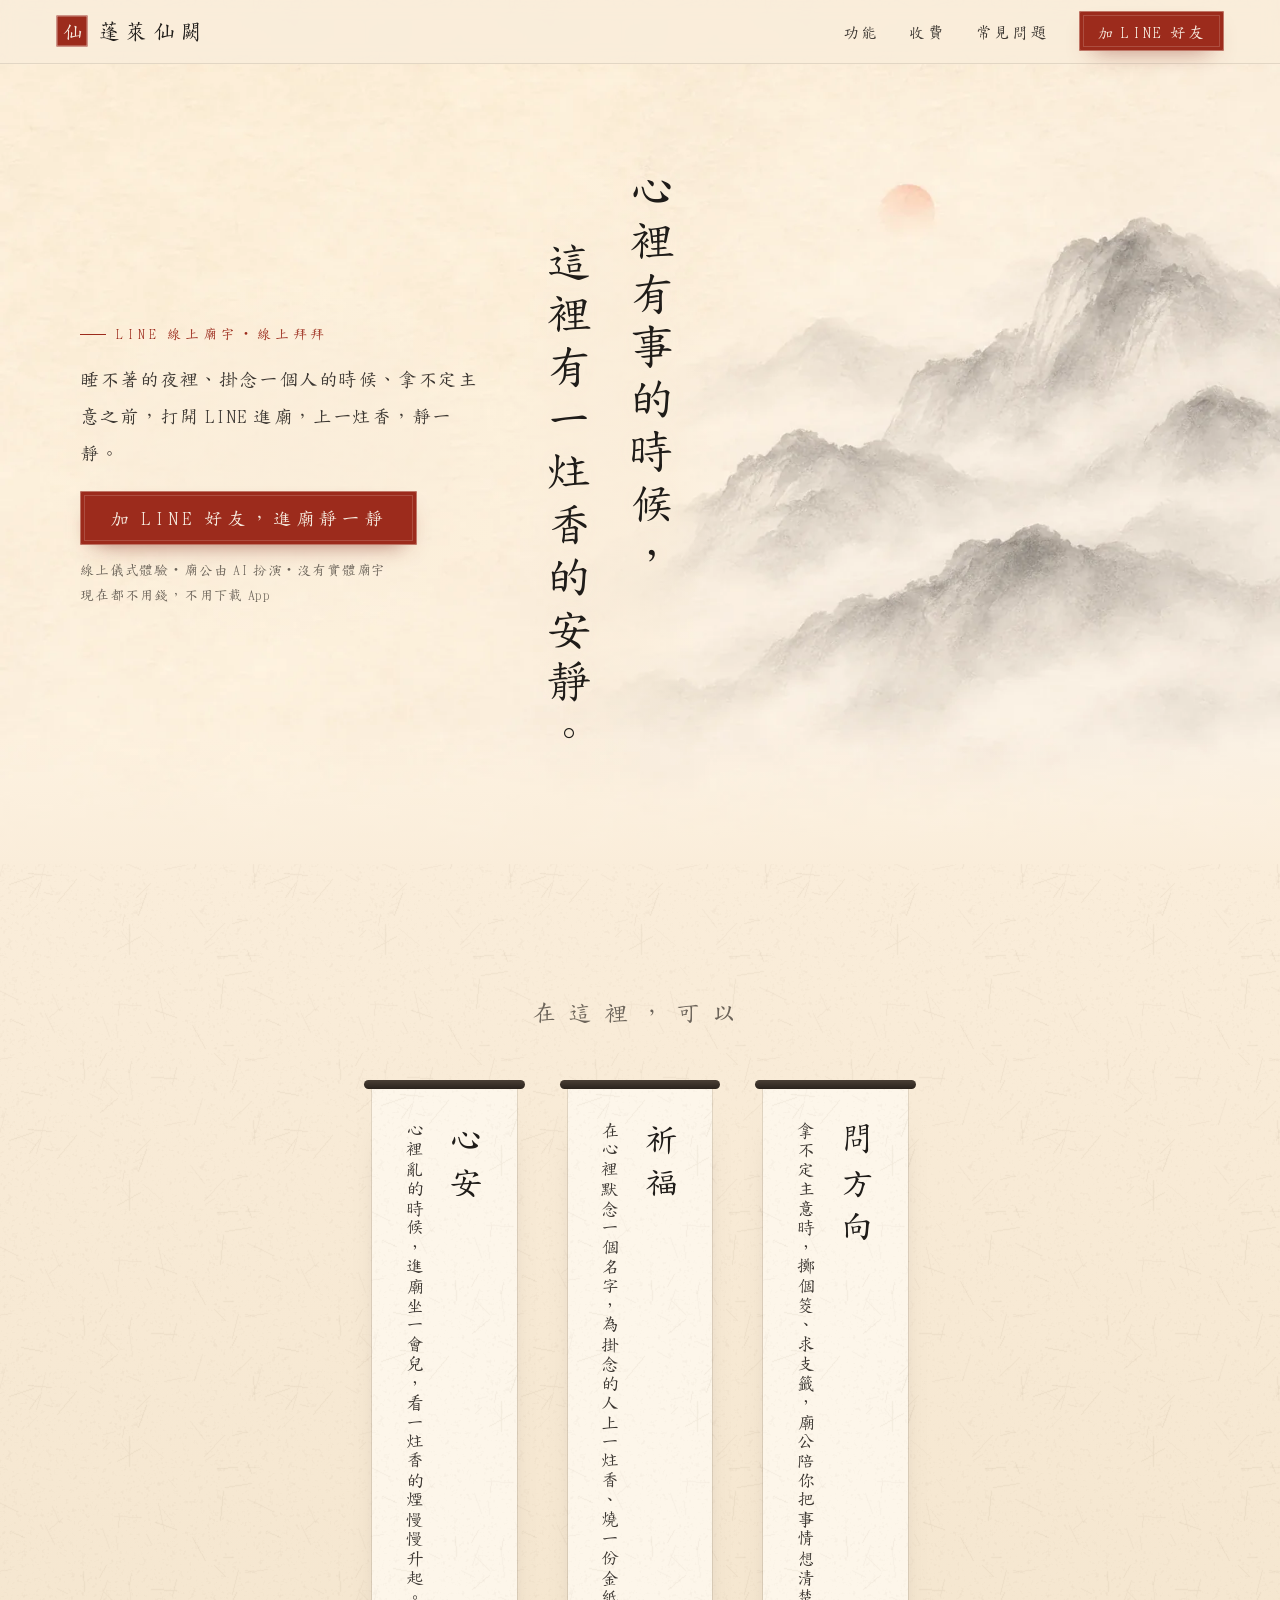
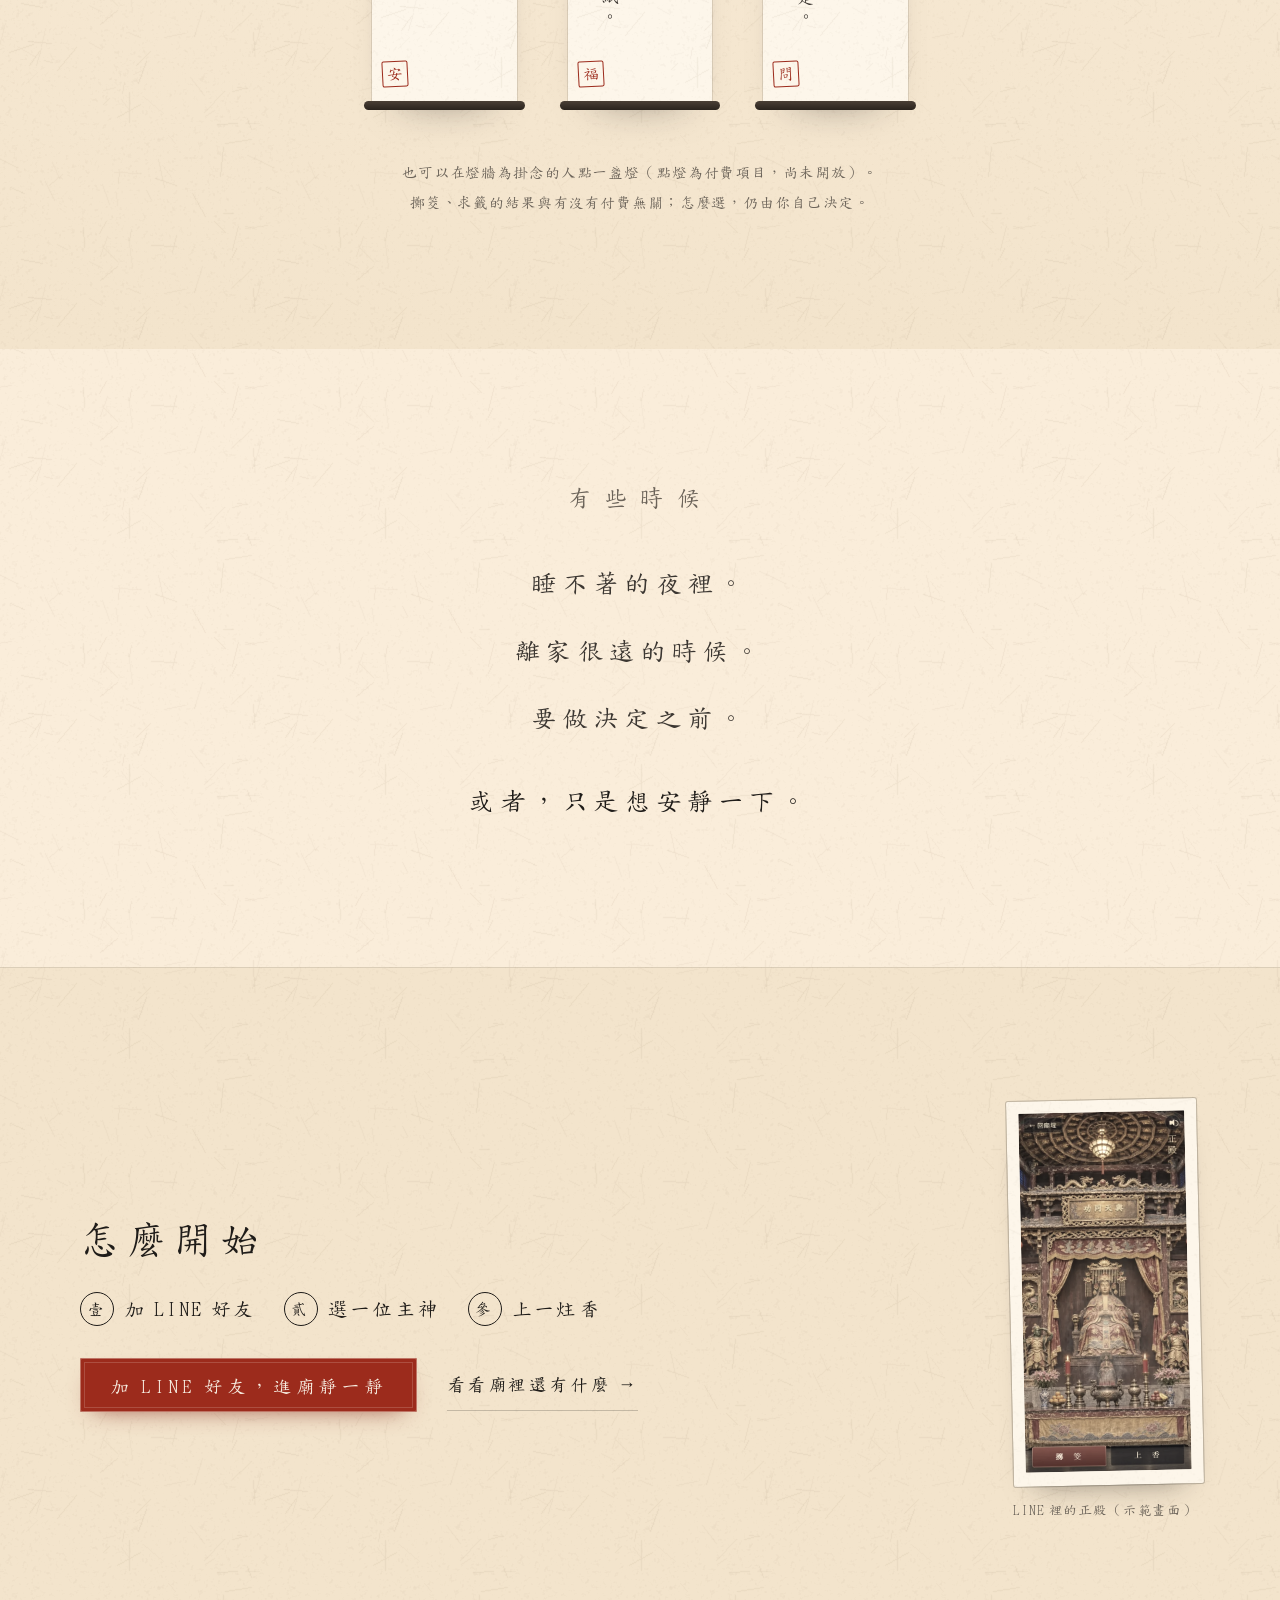
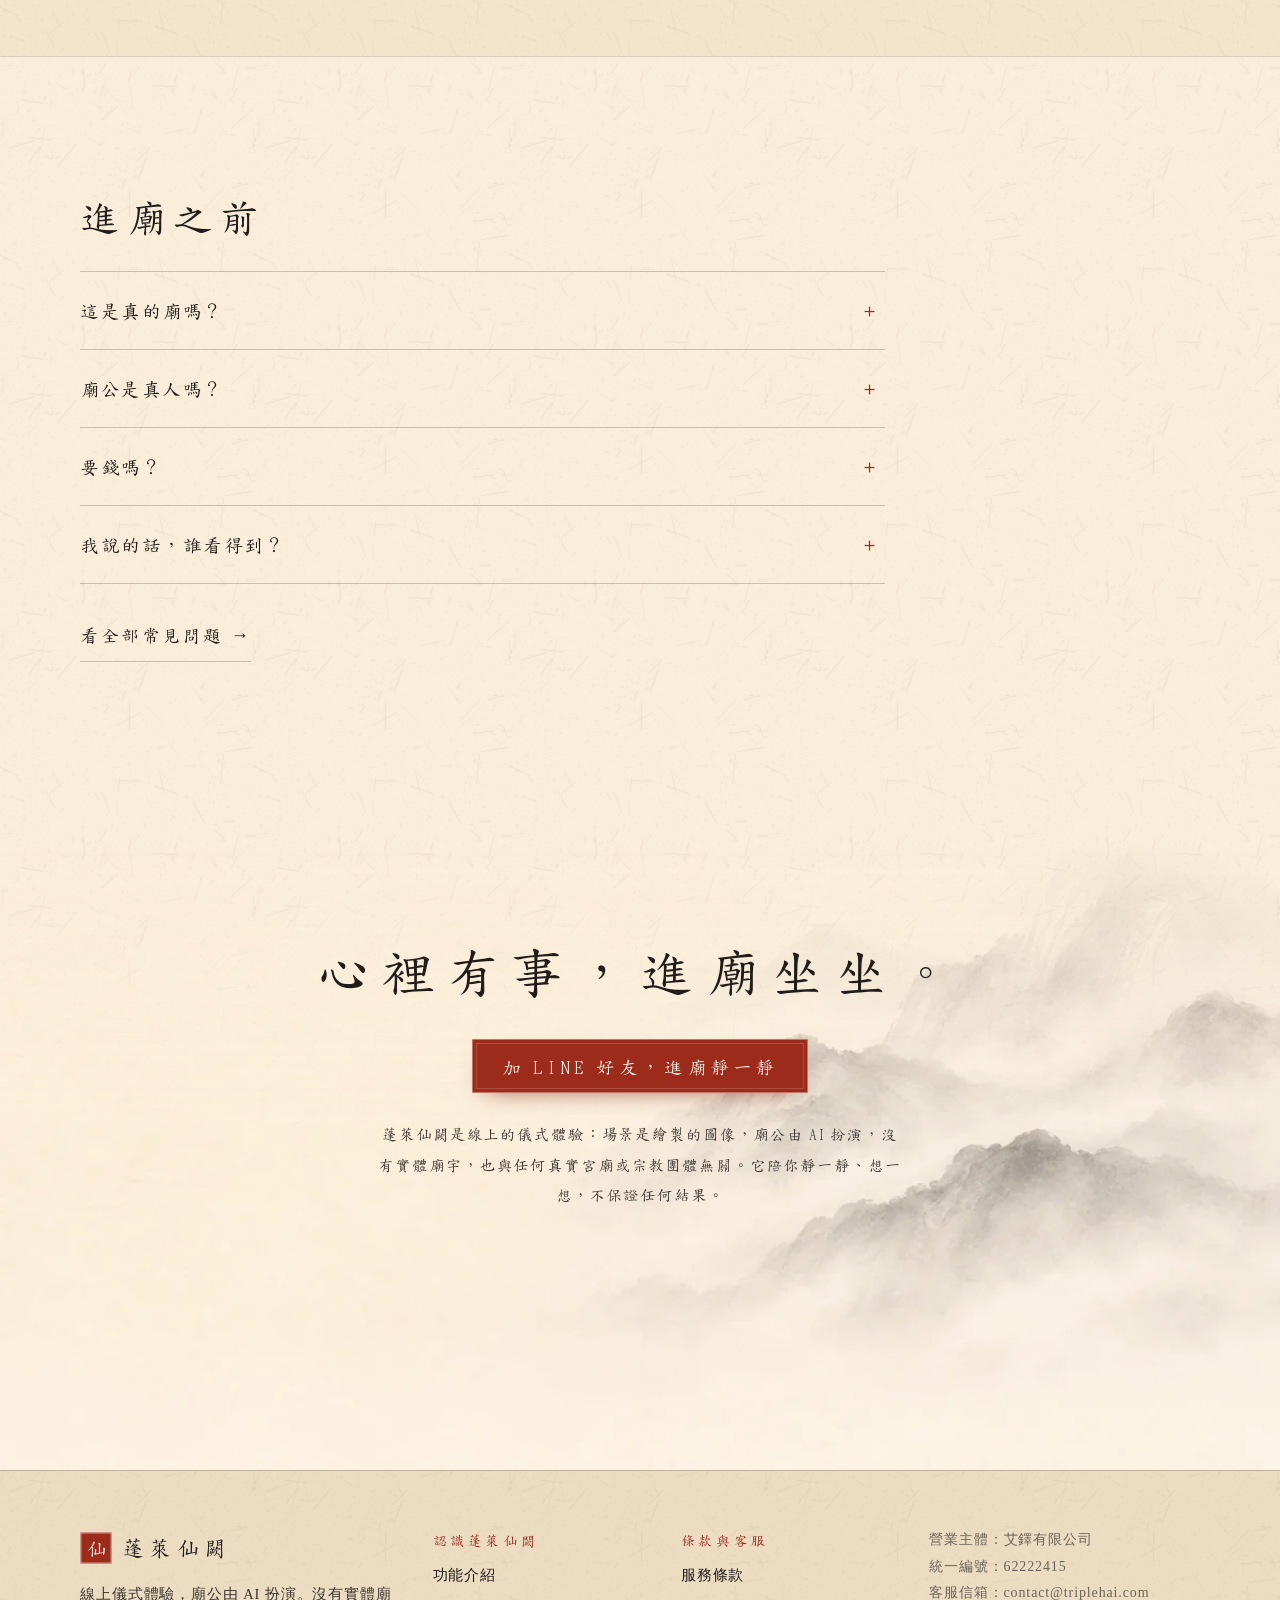
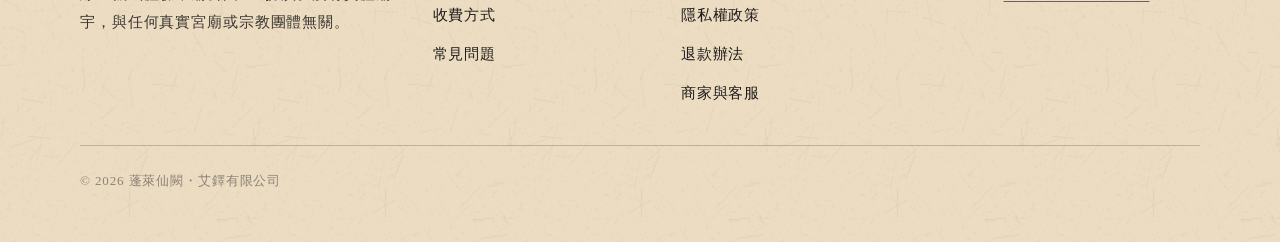
==== docs/index.html @ 12dd6b57 "蓬萊仙闕官網：水墨首頁、功能、收費、常見問題與條款頁 Co-Authored-By: Claude Fable 5.2 <noreply@anthropic.com> Claude-Session: " ====
<!doctype html>
<html lang="zh-Hant-TW">
<head>
<meta charset="utf-8">
<meta name="viewport" content="width=device-width, initial-scale=1, viewport-fit=cover">
<script async src="https://www.googletagmanager.com/gtag/js?id=G-6KMVJK1X1X"></script><script>window.dataLayer=window.dataLayer||[];function gtag(){dataLayer.push(arguments);}gtag('js',new Date());gtag('config','G-6KMVJK1X1X');document.addEventListener('click',function(e){var a=e.target.closest&&e.target.closest('a[href*="line.me"],a[href*="lin.ee"]');if(!a)return;var c=a.closest('[data-cta]'),s=a.closest('section,article,header,footer');gtag('event','line_click',{link_url:a.href,page_path:location.pathname,cta_position:c?c.getAttribute('data-cta'):(s&&s.id)||'other'});},true);</script>
<title>蓬萊仙闕｜線上拜拜、祈福、求籤的 LINE 線上廟宇</title>
<meta name="description" content="心裡有事的時候，打開 LINE 進廟：上一炷香、為掛念的人祈福、擲筊求籤問個方向，再跟 AI 廟公慢慢說。線上的儀式體驗，現在免費，不用下載 App。">
<meta name="theme-color" content="#faedda">
<link rel="canonical" href="https://triplehai.com/temple/">
<meta property="og:type" content="website">
<meta property="og:site_name" content="蓬萊仙闕">
<meta property="og:locale" content="zh_TW">
<meta property="og:title" content="蓬萊仙闕｜線上拜拜、祈福、求籤的 LINE 線上廟宇">
<meta property="og:description" content="心裡有事的時候，打開 LINE 進廟：上一炷香、為掛念的人祈福、擲筊求籤問個方向，再跟 AI 廟公慢慢說。線上的儀式體驗，現在免費，不用下載 App。">
<meta property="og:url" content="https://triplehai.com/temple/">
<meta property="og:image" content="https://triplehai.com/temple/og-image.jpg">
<meta property="og:image:width" content="1200">
<meta property="og:image:height" content="630">
<meta property="og:image:alt" content="蓬萊仙闕：宣紙上的水墨遠山與一輪淡朱色的日，寫著「心裡有事的時候，這裡有一炷香的安靜。」">
<meta name="twitter:card" content="summary_large_image">
<meta name="twitter:title" content="蓬萊仙闕｜線上拜拜、祈福、求籤的 LINE 線上廟宇">
<meta name="twitter:description" content="心裡有事的時候，打開 LINE 進廟：上一炷香、為掛念的人祈福、擲筊求籤問個方向，再跟 AI 廟公慢慢說。線上的儀式體驗，現在免費，不用下載 App。">
<meta name="twitter:image" content="https://triplehai.com/temple/og-image.jpg">
<link rel="icon" href="favicon.svg" type="image/svg+xml">
<link rel="icon" href="favicon-32.png" type="image/png" sizes="32x32">
<link rel="apple-touch-icon" href="apple-touch-icon.png">
<link rel="preload" href="fonts/kai-hero.woff2" as="font" type="font/woff2" crossorigin>
<link rel="stylesheet" href="site.css">
<link rel="preload" as="image" type="image/webp" imagesrcset="img/ink-hero-m-640.webp 640w, img/ink-hero-m.webp 1024w" imagesizes="100vw" media="(max-width: 899px)" fetchpriority="high">
<link rel="preload" as="image" type="image/webp" imagesrcset="img/ink-hero-d-960.webp 960w, img/ink-hero-d.webp 1536w" imagesizes="100vw" media="(min-width: 900px)" fetchpriority="high">
<script type="application/ld+json">{"@context":"https://schema.org","@graph":[{"@type":"Organization","@id":"https://triplehai.com/temple/#org","name":"艾鐸有限公司","taxID":"62222415","url":"https://triplehai.com/temple/","logo":"https://triplehai.com/temple/logo-512.png","email":"contact@triplehai.com","brand":{"@type":"Brand","name":"蓬萊仙闕","logo":"https://triplehai.com/temple/logo-512.png"},"address":{"@type":"PostalAddress","streetAddress":"吳興街19號","addressLocality":"信義區","addressRegion":"台北市","addressCountry":"TW"},"sameAs":["https://line.me/R/ti/p/%40564szswh"],"contactPoint":{"@type":"ContactPoint","contactType":"customer support","email":"contact@triplehai.com","availableLanguage":"zh-Hant"}},{"@type":"WebSite","@id":"https://triplehai.com/temple/#site","name":"蓬萊仙闕","url":"https://triplehai.com/temple/","inLanguage":"zh-Hant-TW","publisher":{"@id":"https://triplehai.com/temple/#org"}}]}</script>
</head>
<body class="home">
<a class="skip" href="#main">跳到主要內容</a>
<header class="site-head">
  <a class="brand" href="./" aria-label="蓬萊仙闕首頁"><span class="seal" aria-hidden="true">仙</span><span class="brand-name">蓬萊仙闕</span></a>
  <nav class="nav" aria-label="主選單">
    <a href="features.html">功能</a>
    <a href="plans.html">收費</a>
    <a href="faq.html">常見問題</a>
    <a class="btn btn-line nav-cta" href="https://line.me/R/ti/p/%40564szswh" rel="noopener" data-cta="header">加 LINE 好友</a>
  </nav>
</header>

<main id="main">

<section class="hero" data-ink aria-labelledby="hero-title">
  <picture class="hero-art"><source media="(min-width: 900px)" srcset="img/ink-hero-d-960.webp 960w, img/ink-hero-d.webp 1536w" sizes="100vw"><img src="img/ink-hero-m.webp" srcset="img/ink-hero-m-640.webp 640w, img/ink-hero-m.webp 1024w" sizes="100vw" alt="" width="1024" height="1536" fetchpriority="high"></picture>
  <div class="hero-in">
    <h1 id="hero-title" class="hero-title" data-ink-guard><span>心裡有事的時候，</span><span>這裡有一炷香的安靜。</span></h1>
    <div class="hero-copy" data-ink-guard>
      <p class="eyebrow">LINE 線上廟宇‧線上拜拜</p>
      <p class="lead">睡不著的夜裡、掛念一個人的時候、拿不定主意之前，打開 LINE 進廟，上一炷香，靜一靜。</p>
      <a class="btn btn-line btn-hero" href="https://line.me/R/ti/p/%40564szswh" rel="noopener" data-hero-cta data-cta="hero">加 LINE 好友，進廟靜一靜</a>
      <p class="cta-note">線上儀式體驗‧廟公由 AI 扮演‧沒有實體廟宇<br>現在都不用錢，不用下載 App</p>
    </div>
  </div>
</section>

<section class="sec scrolls-sec" aria-labelledby="scrolls-title">
  <div class="wrap">
    <h2 id="scrolls-title" class="sec-quiet">在這裡，可以</h2>
    <div class="scrolls">
      <article class="scroll"><h3>心安</h3><p>心裡亂的時候，進廟坐一會兒，看一炷香的煙慢慢升起。</p><span class="scroll-seal" aria-hidden="true">安</span></article>
      <article class="scroll"><h3>祈福</h3><p>在心裡默念一個名字，為掛念的人上一炷香、燒一份金紙。</p><span class="scroll-seal" aria-hidden="true">福</span></article>
      <article class="scroll"><h3>問方向</h3><p>拿不定主意時，擲個筊、求支籤，廟公陪你把事情想清楚。</p><span class="scroll-seal" aria-hidden="true">問</span></article>
    </div>
    <p class="scrolls-note">也可以在燈牆為掛念的人點一盞燈（點燈為付費項目，尚未開放）。<br>擲筊、求籤的結果與有沒有付費無關；怎麼選，仍由你自己決定。</p>
  </div>
</section>

<section class="sec moments" aria-labelledby="moments-title">
  <div class="wrap">
    <h2 id="moments-title" class="sec-quiet">有些時候</h2>
    <ul class="moment-lines">
      <li>睡不著的夜裡。</li>
      <li>離家很遠的時候。</li>
      <li>要做決定之前。</li>
      <li>或者，只是想安靜一下。</li>
    </ul>
  </div>
</section>

<section class="sec start" id="start" aria-labelledby="start-title">
  <div class="wrap start-in">
    <div class="start-copy">
      <h2 id="start-title">怎麼開始</h2>
      <ol class="steps">
        <li><span class="step-no" aria-hidden="true">壹</span>加 LINE 好友</li>
        <li><span class="step-no" aria-hidden="true">貳</span>選一位主神</li>
        <li><span class="step-no" aria-hidden="true">參</span>上一炷香</li>
      </ol>
      <div class="start-actions"><a class="btn btn-line" href="https://line.me/R/ti/p/%40564szswh" rel="noopener" data-cta="start">加 LINE 好友，進廟靜一靜</a><a class="more" href="features.html">看看廟裡還有什麼</a></div>
    </div>
    <figure class="start-shot">
      <div class="phone painting"><img src="img/screen-hall.webp" alt="LINE 裡的蓬萊仙闕正殿畫面：神龕前有擲筊、上香兩個按鈕" width="440" height="952" loading="lazy" decoding="async"></div>
      <figcaption>LINE 裡的正殿（示範畫面）</figcaption>
    </figure>
  </div>
</section>

<section class="sec home-faq" id="faq" aria-labelledby="faq-title">
  <div class="wrap">
    <h2 id="faq-title">進廟之前</h2>
    <div class="faq">
    <details>
      <summary>這是真的廟嗎？</summary>
      <p>不是。這是線上的儀式體驗，沒有實體廟宇，也與任何真實宮廟或宗教團體無關；廟裡的場景是繪製的圖像。</p>
    </details>
    <details>
      <summary>廟公是真人嗎？</summary>
      <p>不是，廟公由 AI 扮演。他陪你把事情想清楚、替你講解籤詩，但不代神明發言，也不替任何結果打包票。</p>
    </details>
    <details>
      <summary>要錢嗎？</summary>
      <p>現在都不用錢：進廟、上香、擲筊、求籤，每天也有幾次可以跟廟公說話。付費項目尚未開放。</p>
    </details>
    <details>
      <summary>我說的話，誰看得到？</summary>
      <p>加密保存，只用來回覆你。回覆時內容會交給 AI 模型供應商處理，但不含你的 LINE 識別碼與姓名；不會出售，也不拿去做其他行銷。在聊天室輸入「刪除我的資料」就能清掉。</p>
    </details>
    </div>
    <a class="more" href="faq.html">看全部常見問題</a>
  </div>
</section>

<section class="closing" aria-labelledby="closing-title">
  <img class="closing-ink" src="img/ink-band.webp" alt="" width="1600" height="500" loading="lazy" decoding="async">
  <div>
    <h2 id="closing-title"><span class="nw">心裡有事，</span><span class="nw">進廟坐坐。</span></h2>
    <a class="btn btn-line" href="https://line.me/R/ti/p/%40564szswh" rel="noopener" data-cta="closing">加 LINE 好友，進廟靜一靜</a>
    <p class="honest">蓬萊仙闕是線上的儀式體驗：場景是繪製的圖像，廟公由 AI 扮演，沒有實體廟宇，也與任何真實宮廟或宗教團體無關。它陪你靜一靜、想一想，不保證任何結果。</p>
  </div>
</section>

</main>
<script src="ink.js" defer></script>

<footer class="site-foot">
  <div class="foot-in">
    <div class="foot-brand">
      <a class="brand" href="./"><span class="seal" aria-hidden="true">仙</span><span class="brand-name">蓬萊仙闕</span></a>
      <p class="fine">線上儀式體驗，廟公由 AI 扮演。沒有實體廟宇，與任何真實宮廟或宗教團體無關。</p>
    </div>
    <nav class="foot-links" aria-label="認識蓬萊仙闕">
      <p class="foot-h">認識蓬萊仙闕</p>
      <a href="features.html">功能介紹</a><a href="plans.html">收費方式</a><a href="faq.html">常見問題</a>
    </nav>
    <nav class="foot-links" aria-label="條款與客服">
      <p class="foot-h">條款與客服</p>
      <a href="terms.html">服務條款</a><a href="privacy.html">隱私權政策</a><a href="refunds.html">退款辦法</a><a href="contact.html">商家與客服</a>
    </nav>
    <p class="foot-co">營業主體：艾鐸有限公司<br>統一編號：62222415<br>客服信箱：<a href="mailto:contact@triplehai.com">contact@triplehai.com</a></p>
    <p class="copy">© 2026 蓬萊仙闕・艾鐸有限公司</p>
  </div>
</footer>
<div class="dock" aria-hidden="true"><a class="btn btn-line" href="https://line.me/R/ti/p/%40564szswh" rel="noopener" tabindex="-1" data-cta="dock">加 LINE 好友，進廟靜一靜</a></div>
<script>(function(){var d=document.querySelector(".dock"),t=document.querySelector("[data-hero-cta]");if(!d)return;if(!t||!("IntersectionObserver" in window)){d.classList.add("show");return}new IntersectionObserver(function(e){var r=e[0];d.classList.toggle("show",!r.isIntersecting&&r.boundingClientRect.top<0)}).observe(t)})();</script>
</body>
</html>
---- docs/site.css ----
/* 蓬萊仙闕官網：宣紙、墨色、朱印。全站共用一份。
   楷書是 Penglai Kai（全字庫正楷體的子集，OFL 1.1，見 fonts/OFL.txt、fonts/NOTICE），
   由 tools/subset_font.py 依頁面用字切成三份並改寫下面的 @font-face 區塊；首頁內文也用楷書，其他頁內文用系統明體。 */
/* @font-face：由 tools/subset_font.py 產生，勿手改 */
@font-face { font-family: "Penglai Kai"; src: url("fonts/kai-hero.woff2") format("woff2"); font-weight: 400; font-display: swap;
  unicode-range: U+24-26, U+2B, U+2D-3A, U+40-5A, U+61-7A, U+2014, U+2026-2027, U+3001-3002, U+300C-300F, U+4E00, U+4E0A-4E0B, U+4E0D, U+4E3B, U+4E4B, U+4E8B, U+4EBA, U+4ED9, U+500B, U+5019, U+5100, U+516C, U+524D, U+529F-52A0, U+53CB, U+554F, U+5728, U+591C, U+597D, U+5B87, U+5B89, U+5B9A, U+5BE6, U+5E38, U+5EDF, U+5F0F, U+5FC3, U+5FF5, U+610F, U+6253, U+626E, U+62DC, U+62FF, U+639B, U+6536, U+6642, U+6709, U+6C92, U+6F14, U+70B7, U+73FE, U+7528, U+7531, U+7684, U+7761, U+7DDA, U+80FD, U+840A, U+8457, U+84EC, U+88E1, U+898B, U+8CBB, U+8F09, U+9019, U+9032, U+90FD, U+9322, U+958B, U+95D5, U+975C, U+984C, U+9999, U+9A57, U+9AD4, U+FF01, U+FF08-FF09, U+FF0C-FF0D, U+FF1A-FF1B, U+FF1F; }
@font-face { font-family: "Penglai Kai"; src: url("fonts/kai-home.woff2") format("woff2"); font-weight: 400; font-display: swap;
  unicode-range: U+4E5F, U+4E82, U+4E9B, U+4EA4, U+4EC0, U+4ECB, U+4ECD, U+4ED6, U+4ED8, U+4EE3, U+4EE5, U+4EFB, U+4EFD, U+4F46, U+4F4D, U+4F55, U+4F60, U+4F86, U+4F9B, U+4FDD, U+4FE1, U+505A, U+50CF, U+5152, U+5165, U+5167-5168, U+5176, U+51FA, U+5225, U+522A, U+5230, U+52D9, U+5305, U+5347, U+53BB, U+53C3, U+53EA, U+53EF, U+53F8, U+540D, U+5411, U+542B, U+552E, U+5546, U+55CE, U+56DE, U+5716, U+5718, U+5750, U+578B, U+5834, U+58F9, U+5929, U+59CB, U+59D3, U+5B57-5B58, U+5B83, U+5B97, U+5BA2, U+5BA4, U+5BAE, U+5BB6, U+5BB9, U+5BC6, U+5C1A, U+5C31, U+5DF1, U+5E7E, U+5F88, U+5F97, U+600E, U+60C5, U+60F3, U+6162, U+61C9, U+6211, U+6216, U+628A, U+6389, U+64F2, U+652F, U+653E-653F, U+6559, U+6599, U+65B9, U+660E, U+662F, U+666F, U+66FF, U+6703, U+670D, U+672A, U+679C, U+689D, U+695A, U+696D, U+6A21, U+6B0A, U+6B21, U+6B3E, U+6B63, U+6BBF, U+6BCF, U+6C42, U+6C7A, U+6CD5, U+6E05, U+70BA, U+7121, U+7159, U+71C8, U+71D2, U+71DF, U+7246, U+7406, U+756B, U+767C, U+76DE, U+76EE, U+770B, U+771F, U+78BC, U+793A, U+7948, U+795E, U+7968, U+798F, U+79C1, U+7B4A, U+7B56, U+7BB1, U+7BC4, U+7C64, U+7D19, U+7D39, U+7D50, U+7D66, U+7D71, U+7DE8, U+7E6A, U+8005, U+804A, U+81EA, U+8207, U+827E, U+8655, U+865F, U+884C, U+88FD, U+8981, U+8986, U+89E3, U+8A00, U+8A69, U+8A71, U+8A8D, U+8AAA, U+8AB0, U+8B1B, U+8B49, U+8B58, U+8CB3, U+8CC7, U+8D77, U+8DDF, U+8DF3, U+8F38, U+8FA6, U+9000, U+9060, U+9078, U+9084, U+90E8, U+91D1, U+92B7, U+9438, U+95DC, U+9650, U+9664, U+966A, U+96B1, U+96E2, U+9762, U+9805, U+9EBC, U+9ED8, U+9EDE, U+FF5C; }
@font-face { font-family: "Penglai Kai"; src: url("fonts/kai-site.woff2") format("woff2"); font-weight: 400; font-display: swap;
  unicode-range: U+4E03, U+4E09, U+4E86, U+4E8C, U+4E94, U+4EAE, U+4F7F, U+4FEE, U+5011, U+5074, U+50F9, U+5141, U+5148-5149, U+514D, U+516B, U+516D, U+518D, U+5206, U+5229, U+5236, U+5247, U+5341, U+5371, U+539F, U+544A, U+54C1, U+54EA, U+55AE, U+56DB, U+5730, U+5740, U+586B, U+591A, U+5927, U+5949, U+5B50, U+5B8C, U+5B98, U+5C0A, U+5C0D, U+5C0F, U+5DDD, U+5DEE, U+5E33, U+5E74, U+5EA7, U+5F35, U+5F62, U+5F8C, U+5F9E, U+6025, U+6027, U+6167, U+624D, U+627E, U+6301, U+63DB, U+64DA, U+6539, U+6578, U+65BC, U+667A, U+66C6, U+66F4, U+671F, U+675F, U+683C, U+6A13, U+6B62, U+6BD4, U+6D41, U+6DFB, U+6E96, U+706B, U+7210, U+7522, U+7532-7533, U+7559, U+7576, U+7591, U+78DA, U+7960, U+7A0B, U+7A31, U+7B2C, U+7B46, U+7B97, U+7BA1, U+7C37, U+7D04, U+7D1A, U+7D42, U+7D61, U+7DB2, U+7E8C, U+8056, U+806F, U+8490, U+84CB, U+88AB, U+898F, U+89BD, U+8A08, U+8A0A, U+8A18, U+8ACB, U+8B77, U+8B8A, U+8CA1, U+8CAC, U+8CB7, U+8CEA, U+8CFC, U+8D70, U+8F03, U+8F44, U+8FF7, U+9001, U+9023, U+9047, U+9069, U+90A3, U+91CD, U+9418, U+9593, U+96AA, U+96C6, U+9801, U+9806, U+9810, U+984D, U+985E, U+9996, U+9F13; }
/* @font-face 結束 */
:root {
  --paper: #faedda;
  --paper-hi: #fdf6ea;
  --paper-2: #f3e4cc;
  --paper-3: #ecdcc2;
  --ink: #1f1c19;
  --ink-2: #3b3631;
  --muted: #6b6359;
  --faint: #8d8477;
  --line: rgba(31, 28, 25, .22);
  --line-soft: rgba(31, 28, 25, .11);
  --red: #9c2b1c;
  --red-deep: #7d2014;
  --red-soft: rgba(156, 43, 28, .08);
  --kai: "Penglai Kai", "DFKai-SB", "BiauKai", "標楷體", "Kaiti TC", serif;
  --body: "Songti TC", "PMingLiU", "Noto Serif CJK TC", "Noto Serif TC", serif;
  --gutter: clamp(18px, 5vw, 56px);
  --max: 1120px;
  --grain: url("img/paper-grain.webp");   /* 可平鋪的宣紙纖維紋（tools/build_img.py 產生） */
}

*, *::before, *::after { box-sizing: border-box; }
html { -webkit-text-size-adjust: 100%; scroll-padding-top: 72px; }
body {
  margin: 0; background: var(--paper) var(--grain); color: var(--ink);
  font-family: var(--body); font-size: 16.5px; line-height: 1.95; letter-spacing: .03em;
  overflow-x: hidden; -webkit-font-smoothing: antialiased;
}
body.home { font-family: var(--kai); font-size: 17.5px; letter-spacing: .05em; }
img { display: block; max-width: 100%; height: auto; }
a { color: var(--red); text-underline-offset: .25em; text-decoration-thickness: 1px; }
a:hover { color: var(--red-deep); }
:focus-visible { outline: 2px solid var(--red); outline-offset: 3px; }
h1, h2, h3, summary, dt, th, figcaption { font-family: var(--kai); font-weight: 400; }
h1, h2, h3 { margin: 0; line-height: 1.4; color: var(--ink); }
p, ul, ol, dl, dd, figure { margin: 0; }
.skip { position: absolute; left: -999px; top: 8px; z-index: 99; padding: 8px 14px; background: var(--ink); color: var(--paper); }
.skip:focus { left: 8px; }
.wrap { width: min(var(--max), 100% - var(--gutter) * 2); margin-inline: auto; }
.nw { display: inline-block; }
.fine { font-size: 14px; color: var(--muted); }

/* 朱印 */
.seal {
  display: inline-grid; place-items: center; flex: none; width: 32px; height: 32px; border-radius: 2px;
  background: var(--red); color: #f7ece0; font-family: var(--kai); font-size: 20px; line-height: 1;
  box-shadow: inset 0 0 0 1.5px rgba(247, 236, 224, .55);
}
.seal.sm { width: 22px; height: 22px; font-size: 14px; }

/* 按鈕：朱印色，沉穩、一眼看得出可以按 */
.btn {
  display: inline-flex; align-items: center; justify-content: center; max-width: 100%;
  min-height: 54px; padding: 0 30px; border-radius: 2px; text-decoration: none; white-space: nowrap;
  font-family: var(--kai); font-size: 19px; letter-spacing: .2em;
  transition: background-color .25s ease, box-shadow .25s ease, transform .15s ease;
}
.btn-line {
  color: #f8efe3; background: var(--red);
  box-shadow: inset 0 0 0 1px rgba(248, 239, 227, .38), inset 0 0 0 4px var(--red), inset 0 0 0 5px rgba(248, 239, 227, .18), 0 10px 24px -14px rgba(125, 32, 20, .8);
}
.btn-line:hover { color: #fff7ec; background: var(--red-deep); box-shadow: inset 0 0 0 1px rgba(248, 239, 227, .45), inset 0 0 0 4px var(--red-deep), inset 0 0 0 5px rgba(248, 239, 227, .2), 0 12px 26px -14px rgba(125, 32, 20, .9); }
.btn-line:active { transform: translateY(1px); }
.btn-line:focus-visible { outline-color: var(--ink); }
.btn-ghost { color: var(--ink); border: 1px solid var(--ink); background: transparent; font-size: 17px; }
.btn-ghost:hover { color: var(--paper); background: var(--ink); }
@media (max-width: 420px) { .btn { padding-inline: 16px; letter-spacing: .12em; font-size: clamp(16px, 4.8vw, 19px); } }

/* 頁首 */
.site-head {
  position: sticky; top: 0; z-index: 30; display: flex; align-items: center; justify-content: space-between; gap: 12px;
  padding: 10px var(--gutter); background: rgba(250, 237, 218, .86); border-bottom: 1px solid var(--line-soft);
  -webkit-backdrop-filter: blur(8px); backdrop-filter: blur(8px);
}
.brand { display: inline-flex; align-items: center; gap: 10px; color: var(--ink); text-decoration: none; }
.brand:hover { color: var(--ink); }
.brand-name { font-family: var(--kai); font-size: 22px; letter-spacing: .24em; }
.nav { display: flex; align-items: center; gap: clamp(14px, 3vw, 30px); font-family: var(--kai); }
/* 點擊範圍加大到約 44px 高，用負邊界抵銷，視覺不變 */
.nav a:not(.btn) { color: var(--ink-2); text-decoration: none; font-size: 16px; letter-spacing: .14em; padding: 10px 6px; margin: -10px -6px; }
.nav a:not(.btn):hover { color: var(--red); }
.nav a[aria-current="page"] { color: var(--ink); text-decoration: underline; text-decoration-color: var(--red); text-decoration-thickness: 2px; }
.nav .nav-cta { display: none; }
@media (min-width: 900px) { .nav .nav-cta { display: inline-flex; min-height: 40px; padding: 0 18px; font-size: 16px; letter-spacing: .14em; } }
@media (max-width: 380px) { .brand-name { font-size: 19px; letter-spacing: .14em; } .nav { gap: 12px; } .nav a:not(.btn) { font-size: 15px; letter-spacing: .06em; } }

/* ================================================================ 首頁 */
/* 首屏：宣紙上的水墨（靜態圖先鋪底，WebGL 起來後淡入覆蓋；見 ink.js） */
.hero { position: relative; isolation: isolate; overflow: hidden; background: var(--paper); }
.hero-art { position: absolute; inset: 0; z-index: -2; }
.hero-art img { width: 100%; height: 100%; object-fit: cover; object-position: 12% 45%; }
/* 底緣淡出到紙色，接下一個區塊 */
.hero::after { content: ""; position: absolute; left: 0; right: 0; bottom: 0; height: 16%; z-index: -1; background: linear-gradient(180deg, rgba(250, 237, 218, 0), var(--paper)); pointer-events: none; }
.ink-canvas { position: absolute; inset: 0; z-index: -1; width: 100%; height: 100%; opacity: 0; transition: opacity 1.4s ease; pointer-events: none; }
.ink-canvas.on { opacity: 1; }
.hero-in { position: relative; display: grid; grid-template-rows: 1fr auto; min-height: calc(100svh - 57px); padding: 26px var(--gutter) 30px; }
.hero-title {
  position: relative; justify-self: end; align-self: start; writing-mode: vertical-rl; margin: 0;
  font-size: clamp(30px, 8.4vw, 40px); line-height: 1.5; letter-spacing: .14em; color: var(--ink);
  text-shadow: 0 0 18px rgba(250, 237, 218, .95), 0 0 3px rgba(250, 237, 218, .95);
}
/* 文字護邊：紙色的柔光墊在字後面（墨畫在下面，字始終清楚；ink.js 也會在 data-ink-guard 範圍內把墨淡掉） */
.hero-title::before { content: ""; position: absolute; inset: -22px -26px; z-index: -1; background: radial-gradient(closest-side, rgba(250, 237, 218, .82), rgba(250, 237, 218, .55) 60%, rgba(250, 237, 218, 0)); pointer-events: none; }
.hero-title span { display: block; white-space: nowrap; }
.hero-title span + span { margin-right: .3em; padding-top: 1.6em; }
.hero-copy { position: relative; align-self: end; max-width: 30em; }
.hero-copy::before { content: ""; position: absolute; inset: -40px calc(var(--gutter) * -1) -30px; z-index: -1; background: linear-gradient(0deg, rgba(250, 237, 218, .94) 55%, rgba(250, 237, 218, 0)); pointer-events: none; }
.eyebrow { display: flex; align-items: center; gap: 10px; color: var(--red); font-size: 14px; letter-spacing: .28em; }
.eyebrow::before { content: ""; width: 26px; height: 1px; background: currentColor; }
.hero .lead { margin-top: 12px; color: var(--ink-2); font-size: clamp(17px, 4.5vw, 19px); line-height: 1.95; }
.hero .btn { margin-top: 20px; }
.btn-hero { width: 100%; }
.cta-note { margin-top: 12px; font-size: 14px; line-height: 1.8; color: var(--muted); letter-spacing: .06em; }
.hero-title span, .hero-copy > * { animation: ink-in 1.6s cubic-bezier(.2, .6, .2, 1) both; }
.hero-title span:last-child { animation-delay: .35s; }
.hero-copy > * { animation-delay: .7s; }
@keyframes ink-in { from { opacity: 0; filter: blur(6px); } to { opacity: 1; filter: none; } }
@media (prefers-reduced-motion: reduce) { *, *::before, *::after { animation: none !important; transition: none !important; } }
@media (max-width: 360px) { .cta-note { font-size: 13px; letter-spacing: 0; } }
@media (min-width: 900px) {
  .hero-art img { object-position: 50% 60%; }
  .hero-in { width: min(var(--max), 100% - var(--gutter) * 2); margin-inline: auto; padding: 0;
    min-height: min(800px, calc(100vh - 61px)); grid-template-rows: none; grid-template-columns: minmax(0, 400px) auto 1fr; gap: 56px; align-items: center; }
  .hero-title { order: 2; justify-self: start; align-self: center; font-size: clamp(40px, 3.6vw, 50px); }
  .hero-copy { order: 1; align-self: center; }
  .hero-copy::before { inset: -36px -40px; background: radial-gradient(closest-side, rgba(250, 237, 218, .8), rgba(250, 237, 218, .5) 65%, rgba(250, 237, 218, 0)); }
  .btn-hero { width: auto; }
}

/* 區塊通用 */
.sec { padding: clamp(72px, 13vw, 132px) 0; position: relative; }
.sec h2 { font-size: clamp(28px, 6.6vw, 40px); letter-spacing: .16em; }
.sec-quiet { text-align: center; font-size: clamp(20px, 4.6vw, 24px) !important; letter-spacing: .5em !important; color: var(--muted) !important; }
.more { display: inline-block; padding-block: 8px; font-family: var(--kai); font-size: 18px; letter-spacing: .14em; color: var(--ink); text-decoration: none; border-bottom: 1px solid var(--line); transition: border-color .2s ease; }
.more::after { content: "→"; display: inline-block; margin-left: .4em; transition: transform .2s ease; }
.more:hover { color: var(--ink); border-color: var(--red); }
.more:hover::after { transform: translateX(4px); }

/* 三幅掛軸：心安／祈福／問方向 */
.scrolls-sec { background: linear-gradient(180deg, var(--paper), var(--paper-2)); }
.scrolls { display: flex; justify-content: center; gap: clamp(12px, 4vw, 56px); margin-top: clamp(34px, 6vw, 56px); }
.scroll {
  position: relative; writing-mode: vertical-rl; display: flex; flex-direction: column; align-items: flex-start; gap: .6em;
  height: clamp(440px, 118vw, 560px); padding: 36px clamp(12px, 3vw, 26px); background: var(--paper-hi) var(--grain);
  box-shadow: 0 0 0 1px var(--line-soft), 0 24px 40px -30px rgba(31, 28, 25, .55);
}
.scroll::before, .scroll::after { content: ""; position: absolute; left: -8px; right: -8px; height: 9px; border-radius: 5px; background: linear-gradient(180deg, #4a3f35, #2a231d); }
.scroll::before { top: -5px; }
.scroll::after { bottom: -5px; }
.scroll h3 { font-size: clamp(24px, 6.4vw, 34px); letter-spacing: .3em; }
.scroll p { font-size: clamp(15px, 4vw, 19px); line-height: 1.9; letter-spacing: .12em; color: var(--ink-2); }
.scroll-seal { position: absolute; left: 10px; bottom: 18px; writing-mode: horizontal-tb; display: grid; place-items: center; width: 26px; height: 26px; border: 1.5px solid var(--red); border-radius: 2px; color: var(--red); font-size: 16px; line-height: 1; transform: rotate(-3deg); }
.scrolls-note { max-width: 32em; margin: clamp(36px, 6vw, 52px) auto 0; text-align: center; font-size: 15px; line-height: 2; color: var(--muted); }

/* 有些時候 */
.moments { text-align: center; }
.moment-lines { list-style: none; margin: 34px 0 0; padding: 0; }
.moment-lines li { font-size: clamp(20px, 5.4vw, 26px); letter-spacing: .2em; line-height: 2.6; color: var(--ink-2); }
.moment-lines li:last-child { margin-top: .6em; color: var(--ink); }

/* 怎麼開始 */
.start { background: var(--paper-2); border-block: 1px solid var(--line-soft); }
.start-in { display: grid; gap: 40px; }
.steps { display: flex; flex-wrap: wrap; gap: 14px 28px; margin: 22px 0 30px; padding: 0; list-style: none; }
.steps li { display: flex; align-items: center; gap: 10px; font-size: 20px; letter-spacing: .12em; }
.step-no { display: grid; place-items: center; width: 34px; height: 34px; border: 1px solid var(--ink); border-radius: 50%; font-size: 16px; }
.start-actions { display: flex; flex-wrap: wrap; align-items: center; gap: 18px 30px; }
.start-shot { justify-self: center; width: min(190px, 50vw); text-align: center; }
.start-shot figcaption { margin-top: 12px; font-size: 13.5px; letter-spacing: .06em; white-space: nowrap; color: var(--muted); }
@media (max-width: 520px) { .start-actions .btn { width: 100%; } }
@media (min-width: 900px) { .start-in { grid-template-columns: minmax(0, 1fr) auto; align-items: center; gap: 80px; } }

/* 手機畫面框 */
.phone { padding: 7px; border-radius: 26px; background: #26221e; box-shadow: 0 0 0 1px rgba(31, 28, 25, .5), 0 24px 46px -24px rgba(31, 28, 25, .7); }
.phone img { border-radius: 20px; width: 100%; aspect-ratio: 440 / 952; object-fit: cover; }

/* 常見問題（首頁與 faq.html 共用） */
.home-faq .faq { margin-top: 26px; }
.home-faq .more { margin-top: 26px; }
.faq { max-width: 46em; }
.faq details { border-top: 1px solid var(--line); }
.faq details:last-of-type { border-bottom: 1px solid var(--line); }
.faq summary { cursor: pointer; list-style: none; position: relative; padding: 20px 40px 20px 0; font-size: 19px; letter-spacing: .08em; color: var(--ink); transition: color .2s ease; }
.faq summary:hover { color: var(--red); }
.faq summary::-webkit-details-marker { display: none; }
.faq summary::after { content: "＋"; position: absolute; right: 4px; top: 20px; color: var(--red); }
.faq details[open] summary::after { content: "－"; }
.faq details p { padding: 0 0 22px; color: var(--ink-2); font-size: 16px; }
.faq h2.faq-group { margin: 42px 0 8px; font-size: 22px; letter-spacing: .16em; color: var(--red); scroll-margin-top: 80px; }
.faq h2.faq-group:first-child { margin-top: 0; }
.faq-more { margin-top: 28px; }
.faq-toc { display: flex; flex-wrap: wrap; gap: 4px 20px; margin-bottom: 28px; font-family: var(--kai); }
.faq-toc .foot-h { display: none; }
.faq-toc a { padding: 8px 0; color: var(--ink); letter-spacing: .12em; text-decoration: none; border-bottom: 1px solid var(--line); }
.faq-toc a:hover { border-color: var(--red); }
@media (min-width: 900px) {
  .faq-split { display: grid; grid-template-columns: 260px minmax(0, 1fr); gap: 72px; align-items: start; }
  .faq-split .faq { max-width: none; }
  .faq-toc { position: sticky; top: 96px; margin-bottom: 0; flex-direction: column; gap: 2px; }
  .faq-toc .foot-h { display: block; }
}

/* 結尾：遠山帶 */
.closing { position: relative; display: grid; place-items: center; padding: clamp(80px, 14vw, 140px) var(--gutter) clamp(150px, 22vw, 260px); text-align: center; overflow: hidden; isolation: isolate; }
.closing-ink { position: absolute; left: 0; right: 0; bottom: 0; z-index: -1; width: 100%; height: auto; min-height: 220px; object-fit: cover; object-position: 70% 100%; opacity: .9;
  -webkit-mask-image: linear-gradient(180deg, transparent, #000 45%); mask-image: linear-gradient(180deg, transparent, #000 45%); }
.closing h2 { font-size: clamp(30px, 7.6vw, 54px); letter-spacing: .2em; }
.closing .btn { margin-top: 30px; }
.honest { max-width: 34em; margin: 26px auto 0; font-family: var(--body); font-size: 14.5px; line-height: 1.95; color: var(--ink-2); }
body.home .honest { font-family: var(--kai); font-size: 15.5px; }

/* ================================================================ 內頁 */
.page-head { position: relative; padding: clamp(44px, 8vw, 84px) 0 clamp(70px, 10vw, 120px); border-bottom: 1px solid var(--line-soft); isolation: isolate; overflow: hidden;
  background: url("img/ink-band.webp") 100% 100% / auto 70% no-repeat; }
.page-head::before { content: ""; position: absolute; inset: 0; z-index: -1; background: linear-gradient(90deg, var(--paper) 30%, rgba(250, 237, 218, .55) 70%, rgba(250, 237, 218, .2)); }
.page-head-copy { min-width: 0; max-width: 40em; }
.kicker { display: flex; align-items: center; gap: 10px; color: var(--red); font-family: var(--kai); font-size: 15px; letter-spacing: .3em; }
.page-head h1 { margin: 14px 0 14px; font-size: clamp(28px, 6.6vw, 44px); letter-spacing: .12em; text-wrap: balance; }
.page-head .lead { color: var(--ink-2); font-size: 17px; }

/* 告示 */
.notice { display: flex; gap: 14px; align-items: flex-start; max-width: 40em; margin-top: 24px; padding: 16px 18px; border: 1px solid var(--line); border-left: 4px solid var(--red); background: rgba(246, 241, 230, .9); }
.notice p { color: var(--ink); font-size: 15.5px; line-height: 1.9; }
.notice strong { color: var(--red); }
.soon { display: inline-block; margin-left: .7em; padding: 0 7px; border: 1px solid var(--red); border-radius: 2px; color: var(--red); font-family: var(--kai); font-size: 13px; letter-spacing: .1em; vertical-align: middle; line-height: 1.7; }
.notice-inline { padding: 10px 14px; border-left: 3px solid var(--red); background: var(--red-soft); color: var(--ink) !important; }

/* 功能頁 */
.feature { display: grid; gap: 28px; align-items: center; padding: clamp(52px, 9vw, 92px) 0; border-bottom: 1px solid var(--line-soft); }
.feature:last-of-type { border-bottom: 0; }
.feature-media { display: flex; gap: 14px; align-items: flex-end; }
.feature-media .photo { flex: 1 1 60%; aspect-ratio: 3 / 4; overflow: hidden; padding: 7px; background: var(--paper-hi); box-shadow: 0 0 0 1px var(--line), 0 20px 36px -26px rgba(31, 28, 25, .6); }
.feature-media .photo-wide { aspect-ratio: 3 / 2; align-self: center; }
.feature-media .photo img { width: 100%; height: 100%; object-fit: cover; }
.feature-media .phone { flex: 0 0 38%; }
.feature-media .phone-solo { flex: 0 0 auto; width: min(240px, 62%); margin-inline: auto; }
.feature h2 { margin: 12px 0 12px; font-size: clamp(26px, 6vw, 36px); letter-spacing: .12em; }
.feature h2 + p, .feature p { color: var(--ink-2); }
.feature p + p { margin-top: 12px; }
.feature .fine { margin-top: 12px; }
@media (min-width: 900px) {
  .feature { grid-template-columns: 1fr 1fr; gap: 72px; }
  .feature:nth-of-type(even) .feature-media { order: 2; }
}
.trio { display: grid; grid-template-columns: repeat(3, 1fr); gap: 10px; }
.trio img { aspect-ratio: 2 / 3; object-fit: cover; padding: 5px; background: var(--paper-hi); box-shadow: 0 0 0 1px var(--line); }
.trio img:nth-child(2) { transform: translateY(-18px); }
.band { background: var(--paper-2); border-block: 1px solid var(--line-soft); }
.band-in { display: flex; flex-wrap: wrap; align-items: center; justify-content: space-between; gap: 16px 28px; padding: 26px 0; }
.band p { display: flex; align-items: center; gap: 12px; font-family: var(--kai); font-size: clamp(18px, 4.4vw, 22px); letter-spacing: .1em; }
@media (max-width: 520px) { .band-in .btn { width: 100%; } }
.levels { display: grid; grid-template-columns: repeat(2, 1fr); gap: 12px; padding: 0; margin: 26px 0 0; }
@media (min-width: 900px) { .levels { grid-template-columns: repeat(4, 1fr); } }
.level { list-style: none; padding: 6px 6px 0; background: var(--paper-hi); box-shadow: 0 0 0 1px var(--line); }
.level img { aspect-ratio: 3 / 2; object-fit: cover; width: 100%; }
.level p, .level h3 { padding: 0 8px; }
.lv-no { margin-top: 8px; color: var(--red); font-family: var(--kai); font-size: 13.5px; letter-spacing: .2em; }
.level h3 { font-size: 19px; letter-spacing: .12em; }
.lv-at { padding-bottom: 10px !important; color: var(--muted); font-size: 13.5px; }
.levels-note { margin-top: 16px; margin-bottom: clamp(56px, 9vw, 96px); }

/* 收費頁 */
.page-head + .sec { padding-top: clamp(36px, 6vw, 64px); }
.h-sub { display: flex; flex-wrap: wrap; align-items: baseline; gap: 4px 14px; margin: 0 0 20px !important; font-size: clamp(22px, 5vw, 28px) !important; letter-spacing: .14em; }
.h-sub small { font-family: var(--body); font-size: 14px; letter-spacing: .06em; color: var(--muted); }
.h-sub:not(:first-child) { margin-top: 56px !important; }
.prices { display: grid; gap: 16px; }
@media (min-width: 760px) { .prices { grid-template-columns: repeat(2, 1fr); } }
@media (min-width: 1040px) { .prices { grid-template-columns: repeat(3, 1fr); } }
.price { position: relative; padding: 26px 22px 20px; background: var(--paper-hi); box-shadow: 0 0 0 1px var(--line); }
.price::before { content: ""; position: absolute; inset: 5px; border: 1px solid var(--line-soft); pointer-events: none; }
.price h3 { font-size: 24px; letter-spacing: .24em; }
.price h3 .soon { letter-spacing: .08em; }
.price-what { margin: 6px 0 14px; color: var(--muted); font-size: 14.5px; line-height: 1.8; }
.price ul { padding: 0; }
.price li { list-style: none; display: flex; justify-content: space-between; gap: 10px; padding: 9px 0; border-top: 1px dashed var(--line); font-size: 15px; }
.price li b { color: var(--red); font-weight: 400; white-space: nowrap; }
.terms-brief { display: grid; border-top: 1px solid var(--line); }
@media (min-width: 760px) { .terms-brief { grid-template-columns: 1fr 1fr; column-gap: 40px; } }
.terms-brief > div { display: grid; grid-template-columns: 4.5em 1fr; gap: 12px; padding: 16px 0; border-bottom: 1px solid var(--line); }
.terms-brief dt { color: var(--red); letter-spacing: .14em; font-size: 17px; }
.terms-brief dd { color: var(--ink-2); font-size: 15px; }
.plan-note { margin-top: 26px; }
.plan-note + .fine { margin-top: 8px; }

/* 條款類內頁（文字沿用產品官網） */
.doc { max-width: 46em; margin: 0 auto; padding: clamp(40px, 7vw, 80px) var(--gutter) clamp(56px, 8vw, 96px); }
.doc h1 { margin: 12px 0 8px; font-size: clamp(30px, 7vw, 44px); letter-spacing: .14em; }
.doc .doc-date { font-size: 14px; color: var(--muted); }
.doc h2 { margin: 40px 0 10px; padding-top: 22px; border-top: 1px solid var(--line); font-size: 23px; letter-spacing: .14em; }
.doc h3 { margin: 22px 0 6px; font-size: 19px; }
.doc p, .doc li { color: var(--ink-2); font-size: 16px; }
.doc p { margin-top: 10px; }
.doc ul, .doc ol { margin: 8px 0 0; padding-left: 1.4em; }
.doc li + li { margin-top: 6px; }
.doc strong { color: var(--ink); }
.doc table { width: 100%; margin-top: 12px; border-collapse: collapse; font-size: 15px; }
.doc th, .doc td { padding: 10px 12px; border: 1px solid var(--line); text-align: left; vertical-align: top; color: var(--ink-2); }
.doc th { color: var(--ink); background: var(--paper-2); white-space: nowrap; }
.doc .doc-note { margin-top: 28px; padding: 16px 18px; border: 1px solid var(--line); background: var(--paper-hi); font-size: 15px; }
.doc .site-notice { display: flex; gap: 12px; align-items: flex-start; margin-top: 18px; padding: 14px 16px; border: 1px solid var(--line); border-left: 4px solid var(--red); background: var(--paper-hi); color: var(--ink); font-size: 15px; }
.doc .site-notice strong { color: var(--red); }
.doc .site-notice .seal { margin-top: 3px; }
.doc .doc-actions { margin-top: 24px; }
.doc dl.info > div { display: grid; grid-template-columns: 6.5em 1fr; gap: 12px; padding: 12px 0; border-bottom: 1px solid var(--line); }
.doc dl.info dt { color: var(--red); letter-spacing: .12em; }
.doc dl.info dd { color: var(--ink-2); font-size: 16px; }
@media (max-width: 520px) { .doc table { display: block; overflow-x: auto; } }

/* 頁尾 */
.site-foot { padding: 56px var(--gutter) 112px; background: var(--paper-3); border-top: 1px solid var(--line); font-family: var(--body); }
.foot-in { max-width: var(--max); margin: 0 auto; display: grid; gap: 26px; }
.foot-brand .brand { margin-bottom: 10px; }
.foot-brand .fine { font-size: 14.5px; color: var(--ink-2); max-width: 26em; }
.foot-h { width: 100%; margin-bottom: 2px; color: var(--red); font-family: var(--kai); font-size: 14px; letter-spacing: .26em; }
.foot-links { display: flex; flex-wrap: wrap; gap: 0 22px; font-size: 15px; }
.foot-links a { display: inline-block; padding: 9px 0; color: var(--ink); text-decoration: none; }
.foot-links a:hover { color: var(--red); text-decoration: underline; }
.foot-co { color: var(--muted); font-size: 14px; line-height: 1.9; }
.foot-co a { color: var(--muted); }
.copy { color: var(--faint); font-size: 13px; }
@media (min-width: 900px) {
  .site-foot { padding-bottom: 48px; }
  .foot-in { grid-template-columns: minmax(0, 1.5fr) minmax(0, 1fr) minmax(0, 1fr) minmax(0, 1.3fr); gap: 32px 40px; align-items: start; }
  .foot-links { flex-direction: column; flex-wrap: nowrap; }
  .foot-links a { padding: 5px 0; }
  .copy { grid-column: 1 / -1; padding-top: 22px; border-top: 1px solid var(--line); }
}

/* 手機底部常駐按鈕（首屏按鈕滑出畫面後出現） */
.dock { position: fixed; left: 0; right: 0; bottom: 0; z-index: 40; padding: 14px 14px calc(12px + env(safe-area-inset-bottom)); background: linear-gradient(180deg, rgba(250, 237, 218, 0), rgba(250, 237, 218, .96) 40%); transform: translateY(110%); transition: transform .35s ease; }
.dock.show { transform: none; }
.dock .btn { width: 100%; min-height: 52px; font-size: 18px; }
@media (min-width: 900px) { .dock { display: none; } }
@media (max-width: 599px) {
  .scrolls { gap: 10px; }
  .scroll { height: 510px; padding: 30px 9px 52px; gap: .5em; }
  .scroll h3 { font-size: 22px; letter-spacing: .24em; }
  .scroll p { font-size: 14.5px; letter-spacing: .06em; line-height: 1.85; }
  .scroll-seal { left: 50%; margin-left: -13px; bottom: 14px; }
}
@media (max-width: 360px) { .scrolls { gap: 6px; } .scroll { padding-inline: 6px; } .scroll h3 { font-size: 20px; } }
@media (min-width: 600px) { .scroll { height: 620px; } .scroll p { font-size: 18px; letter-spacing: .08em; } }

/* 照片與 LINE 畫面：降飽和、略帶紙黃，和水墨調性一致 */
.feature-media img, .trio img, .level img, .phone img { filter: saturate(.5) sepia(.14) contrast(.96) brightness(1.03); }
/* 首頁那張正殿：像一張貼在宣紙上的小畫 */
.phone.painting { padding: 12px 12px 14px; border-radius: 2px; background: var(--paper-hi) var(--grain); box-shadow: 0 0 0 1px var(--line), 0 18px 30px -22px rgba(31, 28, 25, .55); transform: rotate(-1.2deg); }
.phone.painting img { border-radius: 1px; filter: saturate(.38) sepia(.2) contrast(.94) brightness(1.05); }
/* 各區塊也鋪上宣紙纖維紋 */
.start, .band, .site-foot { background-image: var(--grain); }
.scrolls-sec { background: var(--grain), linear-gradient(180deg, var(--paper), var(--paper-2)); }
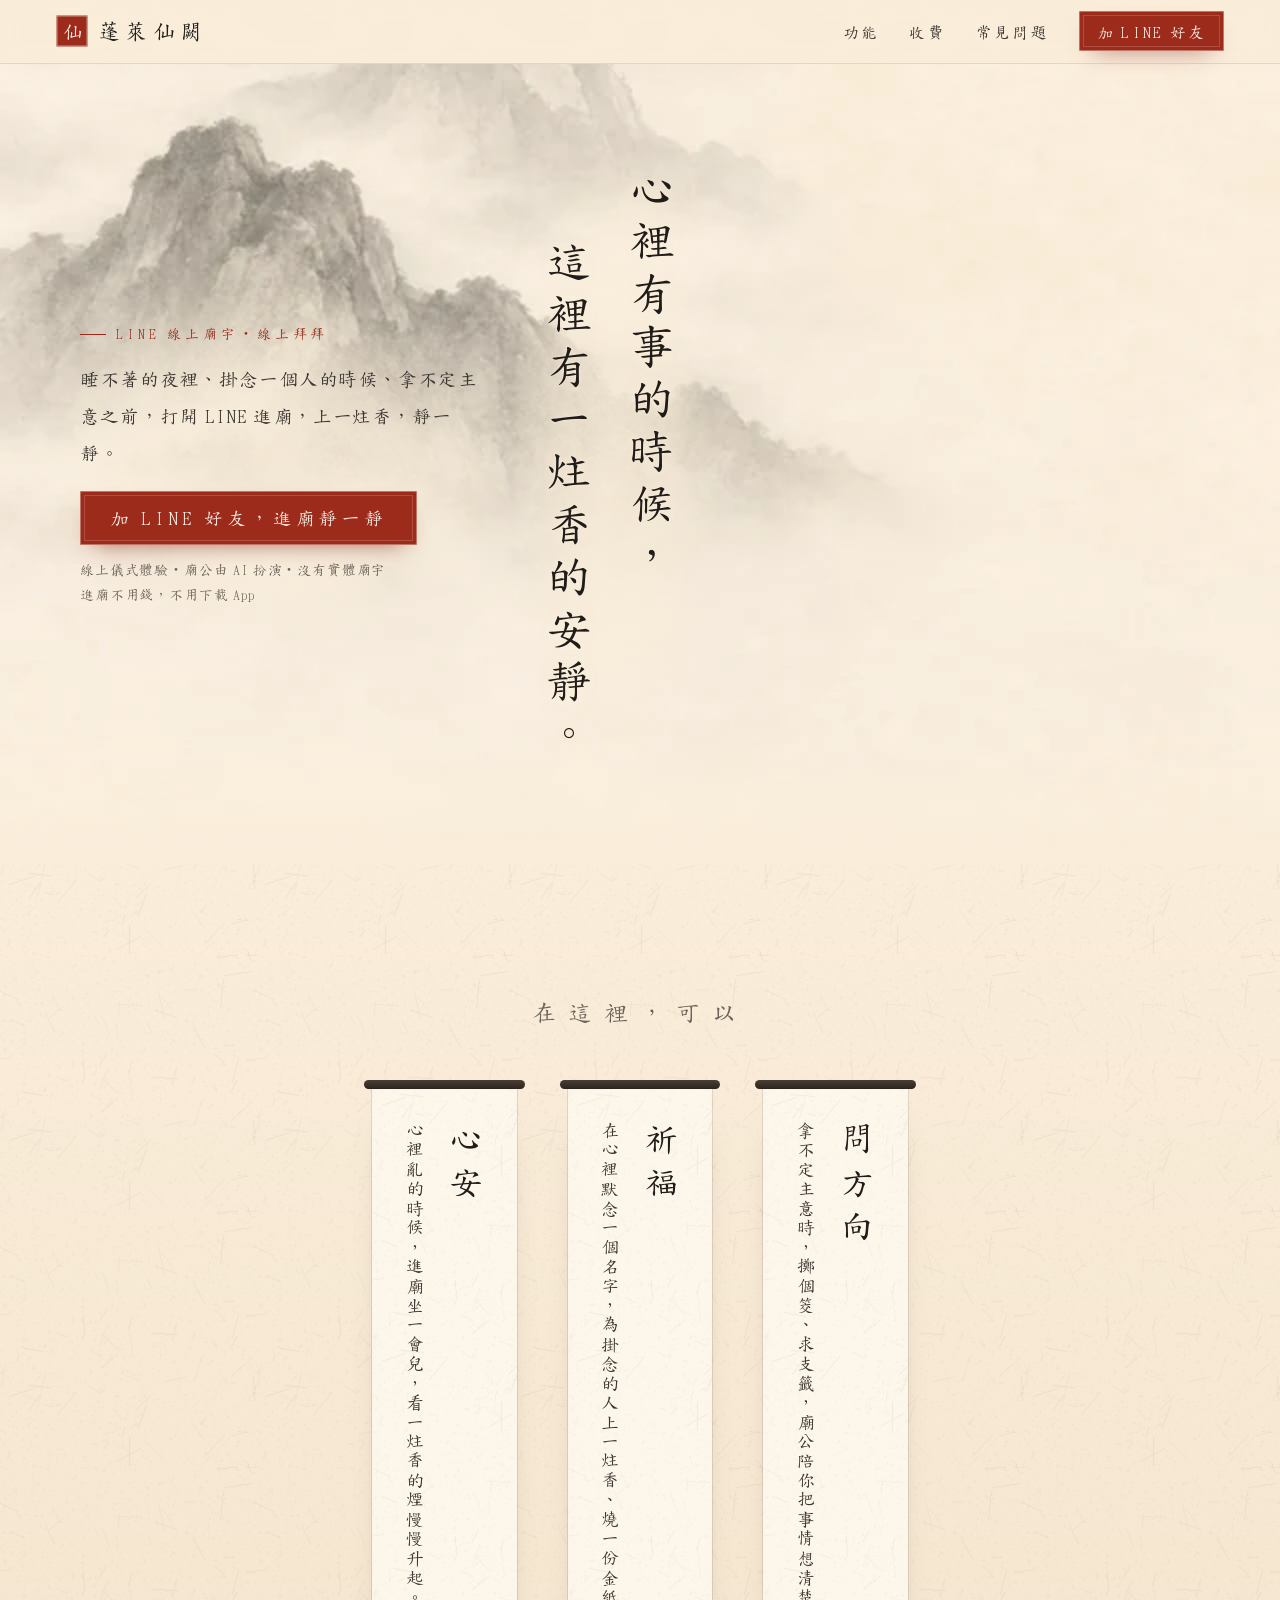
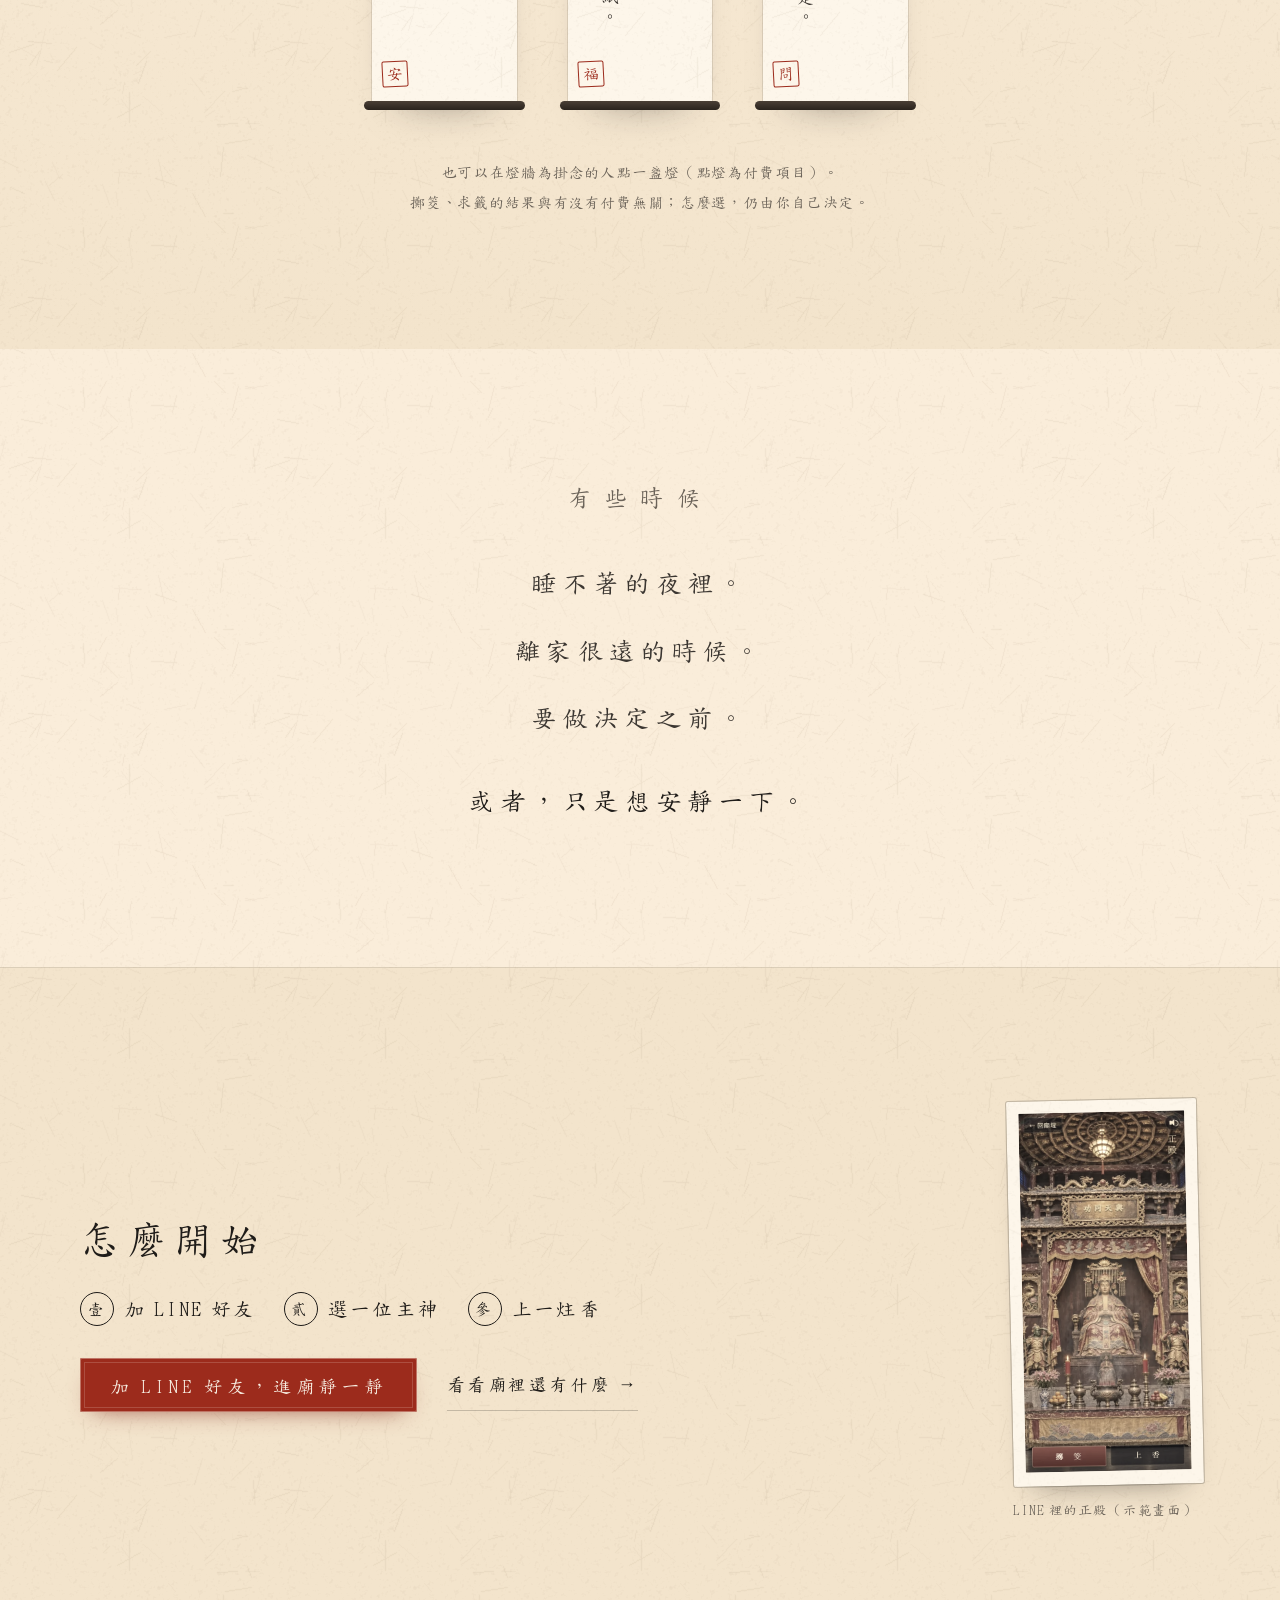
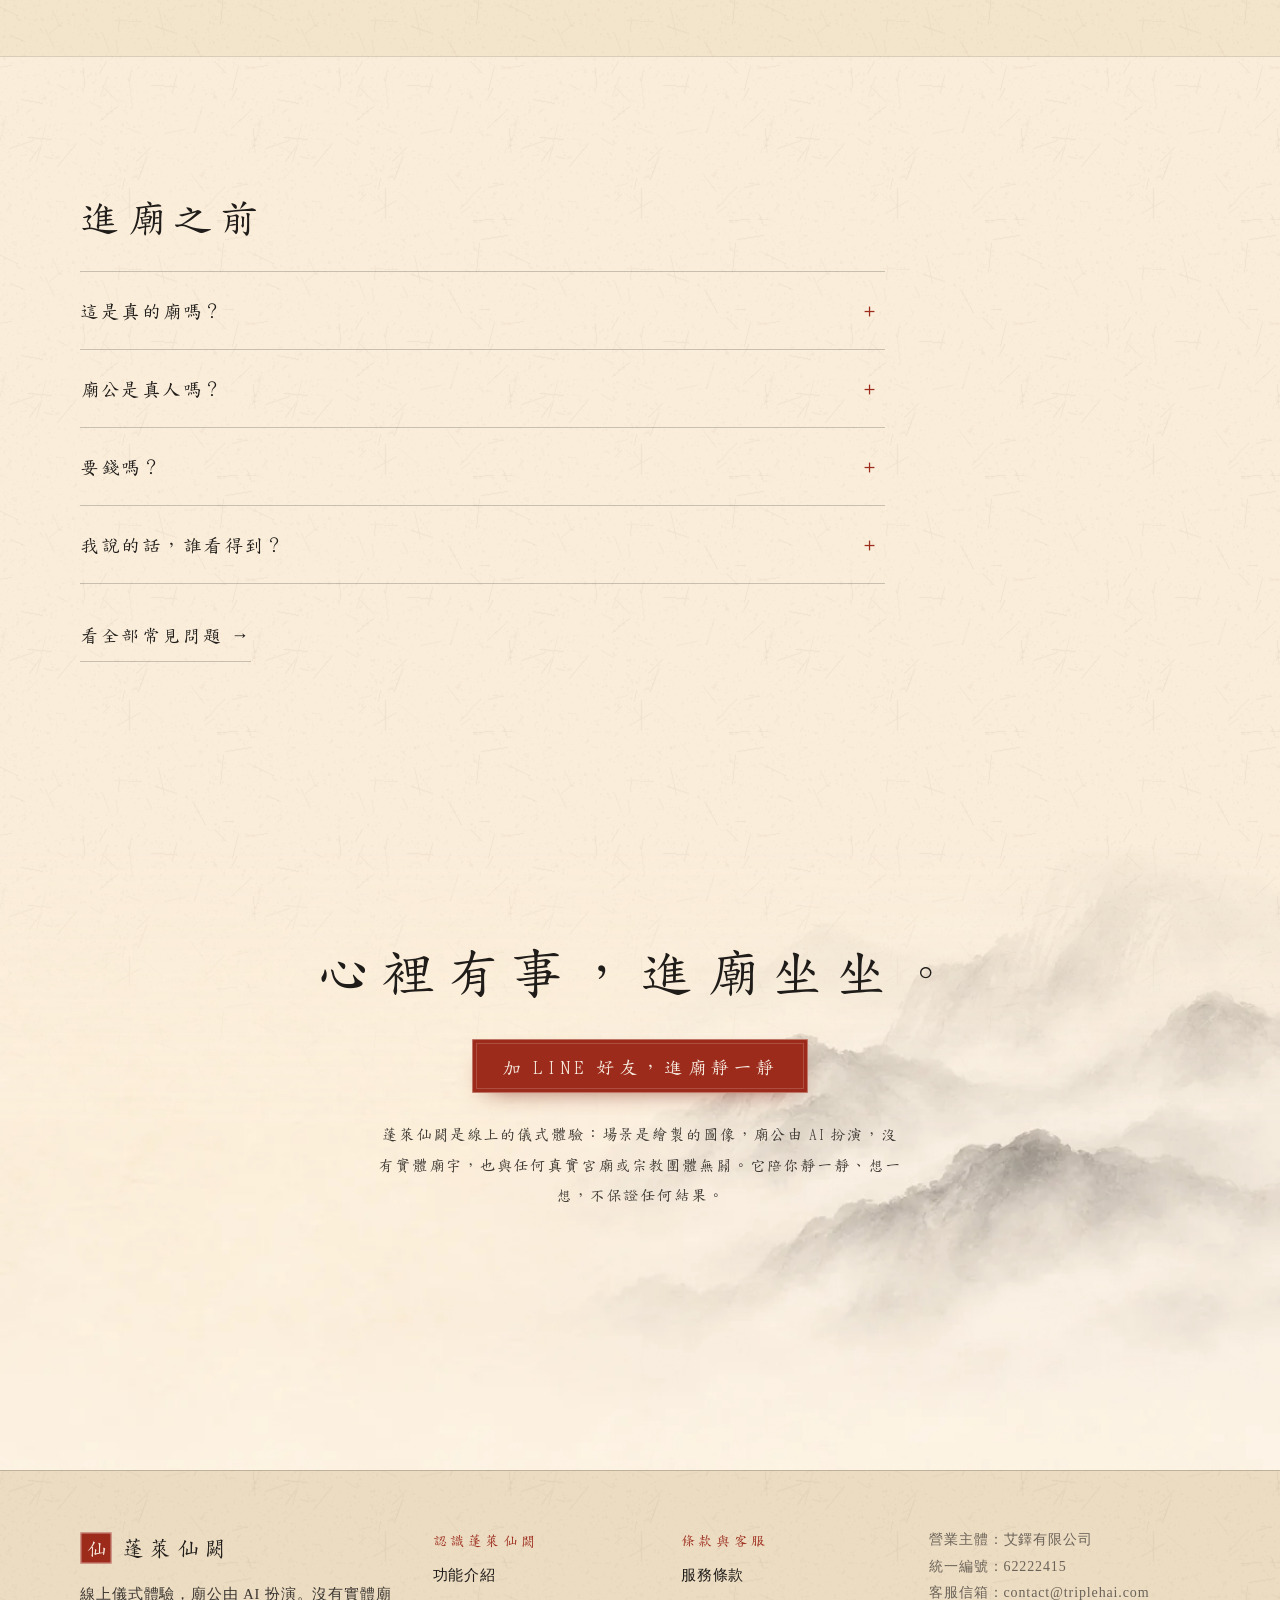
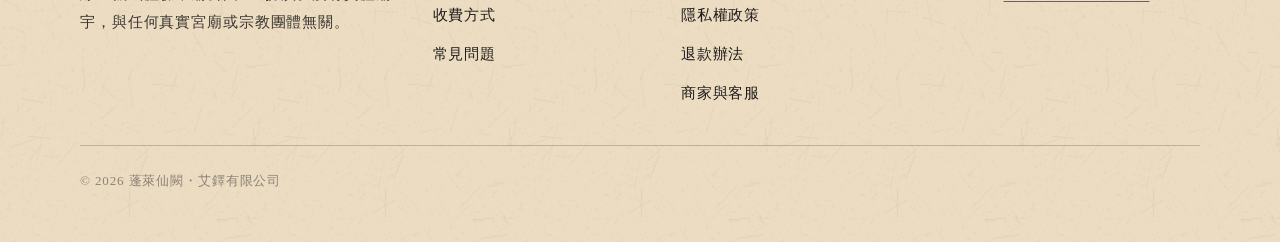
==== commit 945c7630: "同步產品端 M38 與付款開通：發票信箱選填、廟名最多 20 字，拿掉「付款尚未開放」的說法 Co-Authored-By: Claude Fable 5.2 <noreply@anthropic.c" ====
--- a/docs/index.html
+++ b/docs/index.html
@@ -5,14 +5,14 @@
 <meta name="viewport" content="width=device-width, initial-scale=1, viewport-fit=cover">
 <script async src="https://www.googletagmanager.com/gtag/js?id=G-6KMVJK1X1X"></script><script>window.dataLayer=window.dataLayer||[];function gtag(){dataLayer.push(arguments);}gtag('js',new Date());gtag('config','G-6KMVJK1X1X');document.addEventListener('click',function(e){var a=e.target.closest&&e.target.closest('a[href*="line.me"],a[href*="lin.ee"]');if(!a)return;var c=a.closest('[data-cta]'),s=a.closest('section,article,header,footer');gtag('event','line_click',{link_url:a.href,page_path:location.pathname,cta_position:c?c.getAttribute('data-cta'):(s&&s.id)||'other'});},true);</script>
 <title>蓬萊仙闕｜線上拜拜、祈福、求籤的 LINE 線上廟宇</title>
-<meta name="description" content="心裡有事的時候，打開 LINE 進廟：上一炷香、為掛念的人祈福、擲筊求籤問個方向，再跟 AI 廟公慢慢說。線上的儀式體驗，現在免費，不用下載 App。">
+<meta name="description" content="心裡有事的時候，打開 LINE 進廟：上一炷香、為掛念的人祈福、擲筊求籤問個方向，再跟 AI 廟公慢慢說。線上的儀式體驗，進廟免費，不用下載 App。">
 <meta name="theme-color" content="#faedda">
 <link rel="canonical" href="https://triplehai.com/temple/">
 <meta property="og:type" content="website">
 <meta property="og:site_name" content="蓬萊仙闕">
 <meta property="og:locale" content="zh_TW">
 <meta property="og:title" content="蓬萊仙闕｜線上拜拜、祈福、求籤的 LINE 線上廟宇">
-<meta property="og:description" content="心裡有事的時候，打開 LINE 進廟：上一炷香、為掛念的人祈福、擲筊求籤問個方向，再跟 AI 廟公慢慢說。線上的儀式體驗，現在免費，不用下載 App。">
+<meta property="og:description" content="心裡有事的時候，打開 LINE 進廟：上一炷香、為掛念的人祈福、擲筊求籤問個方向，再跟 AI 廟公慢慢說。線上的儀式體驗，進廟免費，不用下載 App。">
 <meta property="og:url" content="https://triplehai.com/temple/">
 <meta property="og:image" content="https://triplehai.com/temple/og-image.jpg">
 <meta property="og:image:width" content="1200">
@@ -20,7 +20,7 @@
 <meta property="og:image:alt" content="蓬萊仙闕：宣紙上的水墨遠山與一輪淡朱色的日，寫著「心裡有事的時候，這裡有一炷香的安靜。」">
 <meta name="twitter:card" content="summary_large_image">
 <meta name="twitter:title" content="蓬萊仙闕｜線上拜拜、祈福、求籤的 LINE 線上廟宇">
-<meta name="twitter:description" content="心裡有事的時候，打開 LINE 進廟：上一炷香、為掛念的人祈福、擲筊求籤問個方向，再跟 AI 廟公慢慢說。線上的儀式體驗，現在免費，不用下載 App。">
+<meta name="twitter:description" content="心裡有事的時候，打開 LINE 進廟：上一炷香、為掛念的人祈福、擲筊求籤問個方向，再跟 AI 廟公慢慢說。線上的儀式體驗，進廟免費，不用下載 App。">
 <meta name="twitter:image" content="https://triplehai.com/temple/og-image.jpg">
 <link rel="icon" href="favicon.svg" type="image/svg+xml">
 <link rel="icon" href="favicon-32.png" type="image/png" sizes="32x32">
@@ -53,7 +53,7 @@
       <p class="eyebrow">LINE 線上廟宇‧線上拜拜</p>
       <p class="lead">睡不著的夜裡、掛念一個人的時候、拿不定主意之前，打開 LINE 進廟，上一炷香，靜一靜。</p>
       <a class="btn btn-line btn-hero" href="https://line.me/R/ti/p/%40564szswh" rel="noopener" data-hero-cta data-cta="hero">加 LINE 好友，進廟靜一靜</a>
-      <p class="cta-note">線上儀式體驗‧廟公由 AI 扮演‧沒有實體廟宇<br>現在都不用錢，不用下載 App</p>
+      <p class="cta-note">線上儀式體驗‧廟公由 AI 扮演‧沒有實體廟宇<br>進廟不用錢，不用下載 App</p>
     </div>
   </div>
 </section>
@@ -66,7 +66,7 @@
       <article class="scroll"><h3>祈福</h3><p>在心裡默念一個名字，為掛念的人上一炷香、燒一份金紙。</p><span class="scroll-seal" aria-hidden="true">福</span></article>
       <article class="scroll"><h3>問方向</h3><p>拿不定主意時，擲個筊、求支籤，廟公陪你把事情想清楚。</p><span class="scroll-seal" aria-hidden="true">問</span></article>
     </div>
-    <p class="scrolls-note">也可以在燈牆為掛念的人點一盞燈（點燈為付費項目，尚未開放）。<br>擲筊、求籤的結果與有沒有付費無關；怎麼選，仍由你自己決定。</p>
+    <p class="scrolls-note">也可以在燈牆為掛念的人點一盞燈（點燈為付費項目）。<br>擲筊、求籤的結果與有沒有付費無關；怎麼選，仍由你自己決定。</p>
   </div>
 </section>
 
@@ -114,7 +114,7 @@
     </details>
     <details>
       <summary>要錢嗎？</summary>
-      <p>現在都不用錢：進廟、上香、擲筊、求籤，每天也有幾次可以跟廟公說話。付費項目尚未開放。</p>
+      <p>進廟、上香、擲筊、求籤都不用錢，每天也有幾次可以跟廟公說話。蓋廟費、線香、金紙、問事費與光明燈是付費項目。</p>
     </details>
     <details>
       <summary>我說的話，誰看得到？</summary>
--- a/docs/site.css
+++ b/docs/site.css
@@ -3,11 +3,11 @@
    由 tools/subset_font.py 依頁面用字切成三份並改寫下面的 @font-face 區塊；首頁內文也用楷書，其他頁內文用系統明體。 */
 /* @font-face：由 tools/subset_font.py 產生，勿手改 */
 @font-face { font-family: "Penglai Kai"; src: url("fonts/kai-hero.woff2") format("woff2"); font-weight: 400; font-display: swap;
-  unicode-range: U+24-26, U+2B, U+2D-3A, U+40-5A, U+61-7A, U+2014, U+2026-2027, U+3001-3002, U+300C-300F, U+4E00, U+4E0A-4E0B, U+4E0D, U+4E3B, U+4E4B, U+4E8B, U+4EBA, U+4ED9, U+500B, U+5019, U+5100, U+516C, U+524D, U+529F-52A0, U+53CB, U+554F, U+5728, U+591C, U+597D, U+5B87, U+5B89, U+5B9A, U+5BE6, U+5E38, U+5EDF, U+5F0F, U+5FC3, U+5FF5, U+610F, U+6253, U+626E, U+62DC, U+62FF, U+639B, U+6536, U+6642, U+6709, U+6C92, U+6F14, U+70B7, U+73FE, U+7528, U+7531, U+7684, U+7761, U+7DDA, U+80FD, U+840A, U+8457, U+84EC, U+88E1, U+898B, U+8CBB, U+8F09, U+9019, U+9032, U+90FD, U+9322, U+958B, U+95D5, U+975C, U+984C, U+9999, U+9A57, U+9AD4, U+FF01, U+FF08-FF09, U+FF0C-FF0D, U+FF1A-FF1B, U+FF1F; }
+  unicode-range: U+24-26, U+2B, U+2D-3A, U+40-5A, U+61-7A, U+2014, U+2026-2027, U+3001-3002, U+300C-300F, U+4E00, U+4E0A-4E0B, U+4E0D, U+4E3B, U+4E4B, U+4E8B, U+4EBA, U+4ED9, U+500B, U+5019, U+5100, U+516C, U+524D, U+529F-52A0, U+53CB, U+554F, U+591C, U+597D, U+5B87, U+5B89, U+5B9A, U+5BE6, U+5E38, U+5EDF, U+5F0F, U+5FC3, U+5FF5, U+610F, U+6253, U+626E, U+62DC, U+62FF, U+639B, U+6536, U+6642, U+6709, U+6C92, U+6F14, U+70B7, U+7528, U+7531, U+7684, U+7761, U+7DDA, U+80FD, U+840A, U+8457, U+84EC, U+88E1, U+898B, U+8CBB, U+8F09, U+9019, U+9032, U+9322, U+958B, U+95D5, U+975C, U+984C, U+9999, U+9A57, U+9AD4, U+FF01, U+FF08-FF09, U+FF0C-FF0D, U+FF1A-FF1B, U+FF1F; }
 @font-face { font-family: "Penglai Kai"; src: url("fonts/kai-home.woff2") format("woff2"); font-weight: 400; font-display: swap;
-  unicode-range: U+4E5F, U+4E82, U+4E9B, U+4EA4, U+4EC0, U+4ECB, U+4ECD, U+4ED6, U+4ED8, U+4EE3, U+4EE5, U+4EFB, U+4EFD, U+4F46, U+4F4D, U+4F55, U+4F60, U+4F86, U+4F9B, U+4FDD, U+4FE1, U+505A, U+50CF, U+5152, U+5165, U+5167-5168, U+5176, U+51FA, U+5225, U+522A, U+5230, U+52D9, U+5305, U+5347, U+53BB, U+53C3, U+53EA, U+53EF, U+53F8, U+540D, U+5411, U+542B, U+552E, U+5546, U+55CE, U+56DE, U+5716, U+5718, U+5750, U+578B, U+5834, U+58F9, U+5929, U+59CB, U+59D3, U+5B57-5B58, U+5B83, U+5B97, U+5BA2, U+5BA4, U+5BAE, U+5BB6, U+5BB9, U+5BC6, U+5C1A, U+5C31, U+5DF1, U+5E7E, U+5F88, U+5F97, U+600E, U+60C5, U+60F3, U+6162, U+61C9, U+6211, U+6216, U+628A, U+6389, U+64F2, U+652F, U+653E-653F, U+6559, U+6599, U+65B9, U+660E, U+662F, U+666F, U+66FF, U+6703, U+670D, U+672A, U+679C, U+689D, U+695A, U+696D, U+6A21, U+6B0A, U+6B21, U+6B3E, U+6B63, U+6BBF, U+6BCF, U+6C42, U+6C7A, U+6CD5, U+6E05, U+70BA, U+7121, U+7159, U+71C8, U+71D2, U+71DF, U+7246, U+7406, U+756B, U+767C, U+76DE, U+76EE, U+770B, U+771F, U+78BC, U+793A, U+7948, U+795E, U+7968, U+798F, U+79C1, U+7B4A, U+7B56, U+7BB1, U+7BC4, U+7C64, U+7D19, U+7D39, U+7D50, U+7D66, U+7D71, U+7DE8, U+7E6A, U+8005, U+804A, U+81EA, U+8207, U+827E, U+8655, U+865F, U+884C, U+88FD, U+8981, U+8986, U+89E3, U+8A00, U+8A69, U+8A71, U+8A8D, U+8AAA, U+8AB0, U+8B1B, U+8B49, U+8B58, U+8CB3, U+8CC7, U+8D77, U+8DDF, U+8DF3, U+8F38, U+8FA6, U+9000, U+9060, U+9078, U+9084, U+90E8, U+91D1, U+92B7, U+9438, U+95DC, U+9650, U+9664, U+966A, U+96B1, U+96E2, U+9762, U+9805, U+9EBC, U+9ED8, U+9EDE, U+FF5C; }
+  unicode-range: U+4E5F, U+4E82, U+4E9B, U+4EA4, U+4EC0, U+4ECB, U+4ECD, U+4ED6, U+4ED8, U+4EE3, U+4EE5, U+4EFB, U+4EFD, U+4F46, U+4F4D, U+4F55, U+4F60, U+4F86, U+4F9B, U+4FDD, U+4FE1, U+505A, U+50CF, U+5149, U+5152, U+5165, U+5167-5168, U+5176, U+51FA, U+5225, U+522A, U+5230, U+52D9, U+5305, U+5347, U+53BB, U+53C3, U+53EA, U+53EF, U+53F8, U+540D, U+5411, U+542B, U+552E, U+5546, U+55CE, U+56DE, U+5716, U+5718, U+5728, U+5750, U+578B, U+5834, U+58F9, U+5929, U+59CB, U+59D3, U+5B57-5B58, U+5B83, U+5B97, U+5BA2, U+5BA4, U+5BAE, U+5BB6, U+5BB9, U+5BC6, U+5C31, U+5DF1, U+5E7E, U+5F88, U+5F97, U+600E, U+60C5, U+60F3, U+6162, U+61C9, U+6211, U+6216, U+628A, U+6389, U+64F2, U+652F, U+653F, U+6559, U+6599, U+65B9, U+660E, U+662F, U+666F, U+66FF, U+6703, U+670D, U+679C, U+689D, U+695A, U+696D, U+6A21, U+6B0A, U+6B21, U+6B3E, U+6B63, U+6BBF, U+6BCF, U+6C42, U+6C7A, U+6CD5, U+6E05, U+70BA, U+7121, U+7159, U+71C8, U+71D2, U+71DF, U+7246, U+7406, U+756B, U+767C, U+76DE, U+76EE, U+770B, U+771F, U+78BC, U+793A, U+7948, U+795E, U+7968, U+798F, U+79C1, U+7B4A, U+7B56, U+7BB1, U+7BC4, U+7C64, U+7D19, U+7D39, U+7D50, U+7D66, U+7D71, U+7DE8, U+7E6A, U+8005, U+804A, U+81EA, U+8207, U+827E, U+84CB, U+8655, U+865F, U+884C, U+88FD, U+8981, U+8986, U+89E3, U+8A00, U+8A69, U+8A71, U+8A8D, U+8AAA, U+8AB0, U+8B1B, U+8B49, U+8B58, U+8CB3, U+8CC7, U+8D77, U+8DDF, U+8DF3, U+8F38, U+8FA6, U+9000, U+9060, U+9078, U+9084, U+90E8, U+90FD, U+91D1, U+92B7, U+9438, U+95DC, U+9650, U+9664, U+966A, U+96B1, U+96E2, U+9762, U+9805, U+9EBC, U+9ED8, U+9EDE, U+FF5C; }
 @font-face { font-family: "Penglai Kai"; src: url("fonts/kai-site.woff2") format("woff2"); font-weight: 400; font-display: swap;
-  unicode-range: U+4E03, U+4E09, U+4E86, U+4E8C, U+4E94, U+4EAE, U+4F7F, U+4FEE, U+5011, U+5074, U+50F9, U+5141, U+5148-5149, U+514D, U+516B, U+516D, U+518D, U+5206, U+5229, U+5236, U+5247, U+5341, U+5371, U+539F, U+544A, U+54C1, U+54EA, U+55AE, U+56DB, U+5730, U+5740, U+586B, U+591A, U+5927, U+5949, U+5B50, U+5B8C, U+5B98, U+5C0A, U+5C0D, U+5C0F, U+5DDD, U+5DEE, U+5E33, U+5E74, U+5EA7, U+5F35, U+5F62, U+5F8C, U+5F9E, U+6025, U+6027, U+6167, U+624D, U+627E, U+6301, U+63DB, U+64DA, U+6539, U+6578, U+65BC, U+667A, U+66C6, U+66F4, U+671F, U+675F, U+683C, U+6A13, U+6B62, U+6BD4, U+6D41, U+6DFB, U+6E96, U+706B, U+7210, U+7522, U+7532-7533, U+7559, U+7576, U+7591, U+78DA, U+7960, U+7A0B, U+7A31, U+7B2C, U+7B46, U+7B97, U+7BA1, U+7C37, U+7D04, U+7D1A, U+7D42, U+7D61, U+7DB2, U+7E8C, U+8056, U+806F, U+8490, U+84CB, U+88AB, U+898F, U+89BD, U+8A08, U+8A0A, U+8A18, U+8ACB, U+8B77, U+8B8A, U+8CA1, U+8CAC, U+8CB7, U+8CEA, U+8CFC, U+8D70, U+8F03, U+8F44, U+8FF7, U+9001, U+9023, U+9047, U+9069, U+90A3, U+91CD, U+9418, U+9593, U+96AA, U+96C6, U+9801, U+9806, U+9810, U+984D, U+985E, U+9996, U+9F13; }
+  unicode-range: U+4E03, U+4E09, U+4E86, U+4E8C, U+4E94, U+4EAE, U+4F7F, U+4FEE, U+5011, U+5074, U+50F9, U+5141, U+5148, U+514D, U+516B, U+516D, U+518D, U+5206, U+5229, U+5236, U+5247, U+5341, U+5361, U+5371, U+539F, U+54EA, U+55AE, U+56DB, U+5730, U+5740, U+586B, U+591A, U+5927, U+5949, U+5B50, U+5B8C, U+5B98, U+5C0A, U+5C0D, U+5C0F, U+5DDD, U+5DEE, U+5E33, U+5E74, U+5EA7, U+5F35, U+5F62, U+5F8C, U+5F9E, U+6025, U+6027, U+6167, U+624D, U+627E, U+6301, U+63DB, U+64DA, U+6539, U+6578, U+65BC, U+667A, U+66C6, U+66F4, U+671F, U+675F, U+683C, U+6A13, U+6B62, U+6BD4, U+6D41, U+6DFB, U+6E96, U+706B, U+7210, U+73FE, U+7522, U+7532-7533, U+7559, U+7576, U+7591, U+78DA, U+7960, U+7A0B, U+7A31, U+7B2C, U+7B46, U+7B97, U+7BA1, U+7C37, U+7D04, U+7D1A, U+7D42, U+7D61, U+7DB2, U+7E8C, U+8056, U+806F, U+8490, U+88AB, U+898F, U+89BD, U+8A08, U+8A0A, U+8A18, U+8ACB, U+8B77, U+8B8A, U+8CA1, U+8CAC, U+8CB7, U+8CEA, U+8CFC, U+8D70, U+8F03, U+8F44, U+8FF7, U+9001, U+9023, U+9047, U+90A3, U+91CD, U+9418, U+9593, U+96AA, U+96C6, U+9801, U+9806, U+984D, U+985E, U+9996, U+9F13; }
 /* @font-face 結束 */
 :root {
   --paper: #faedda;
